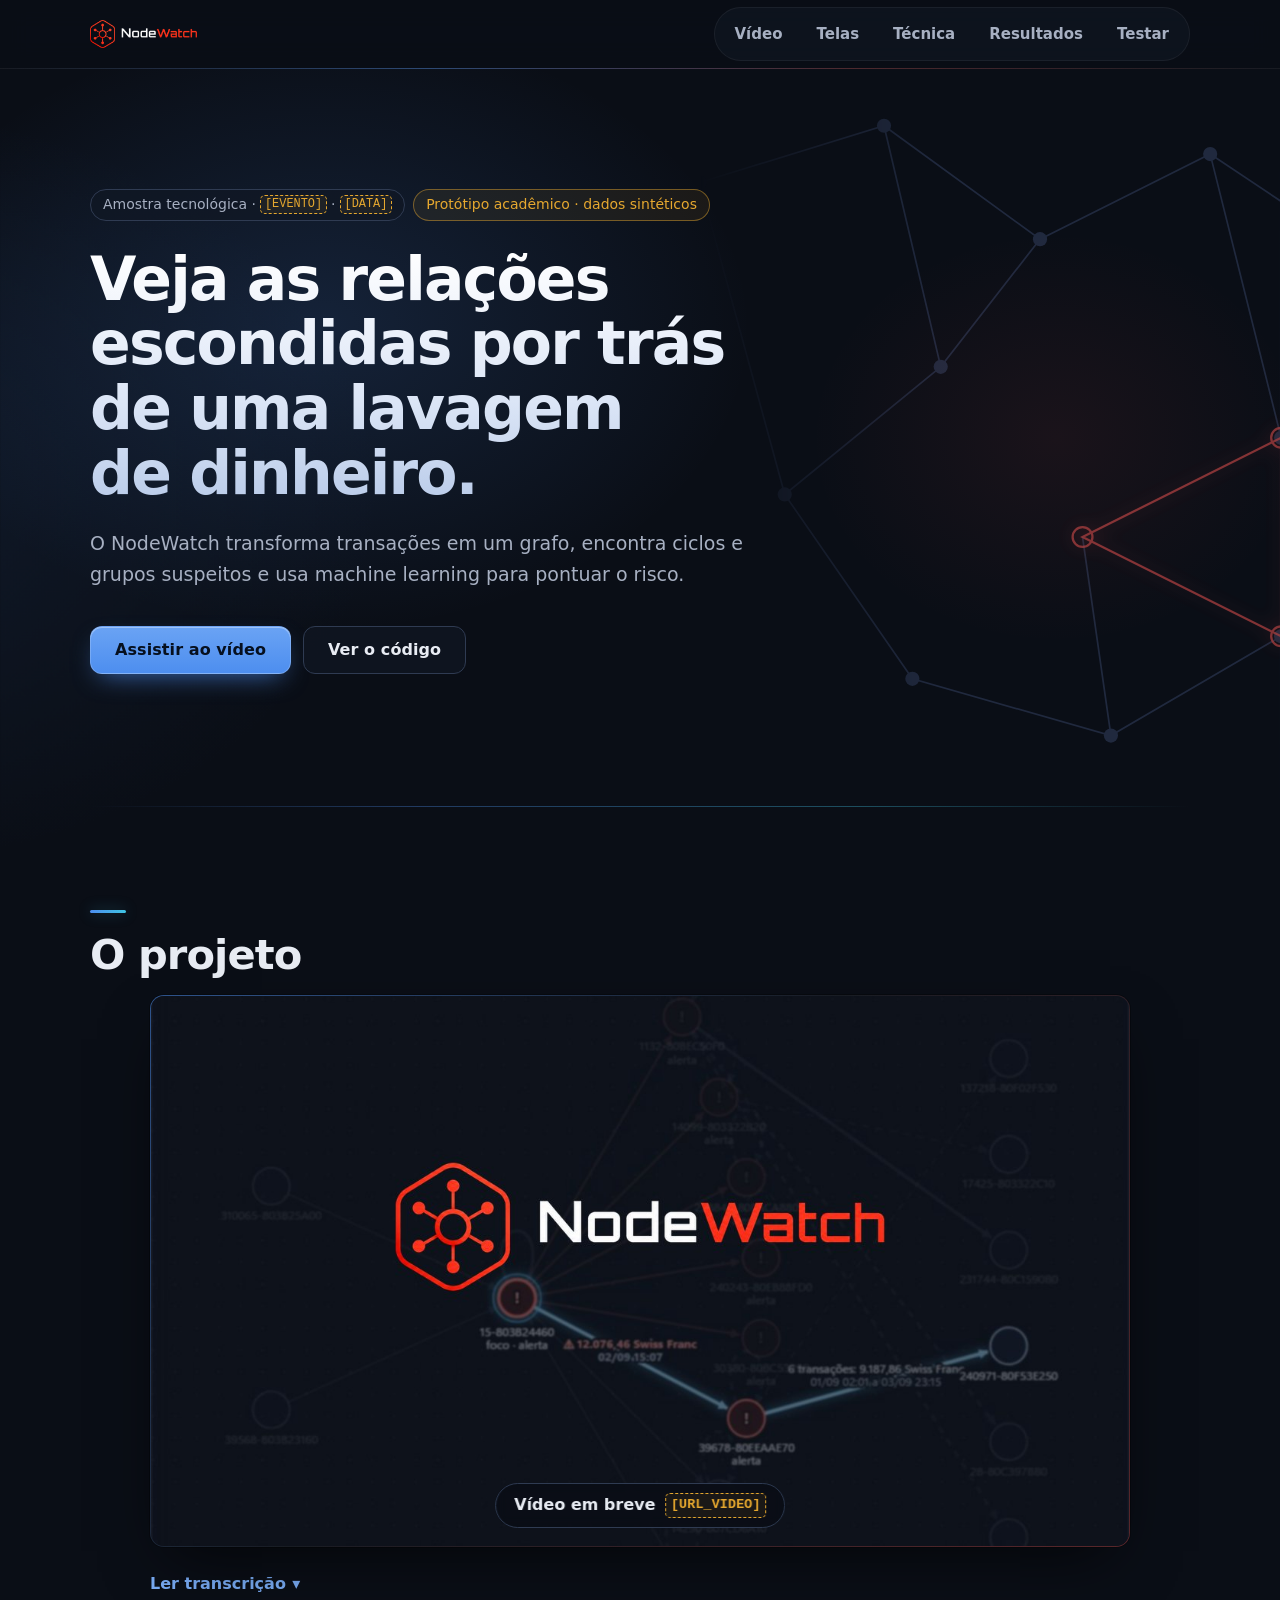
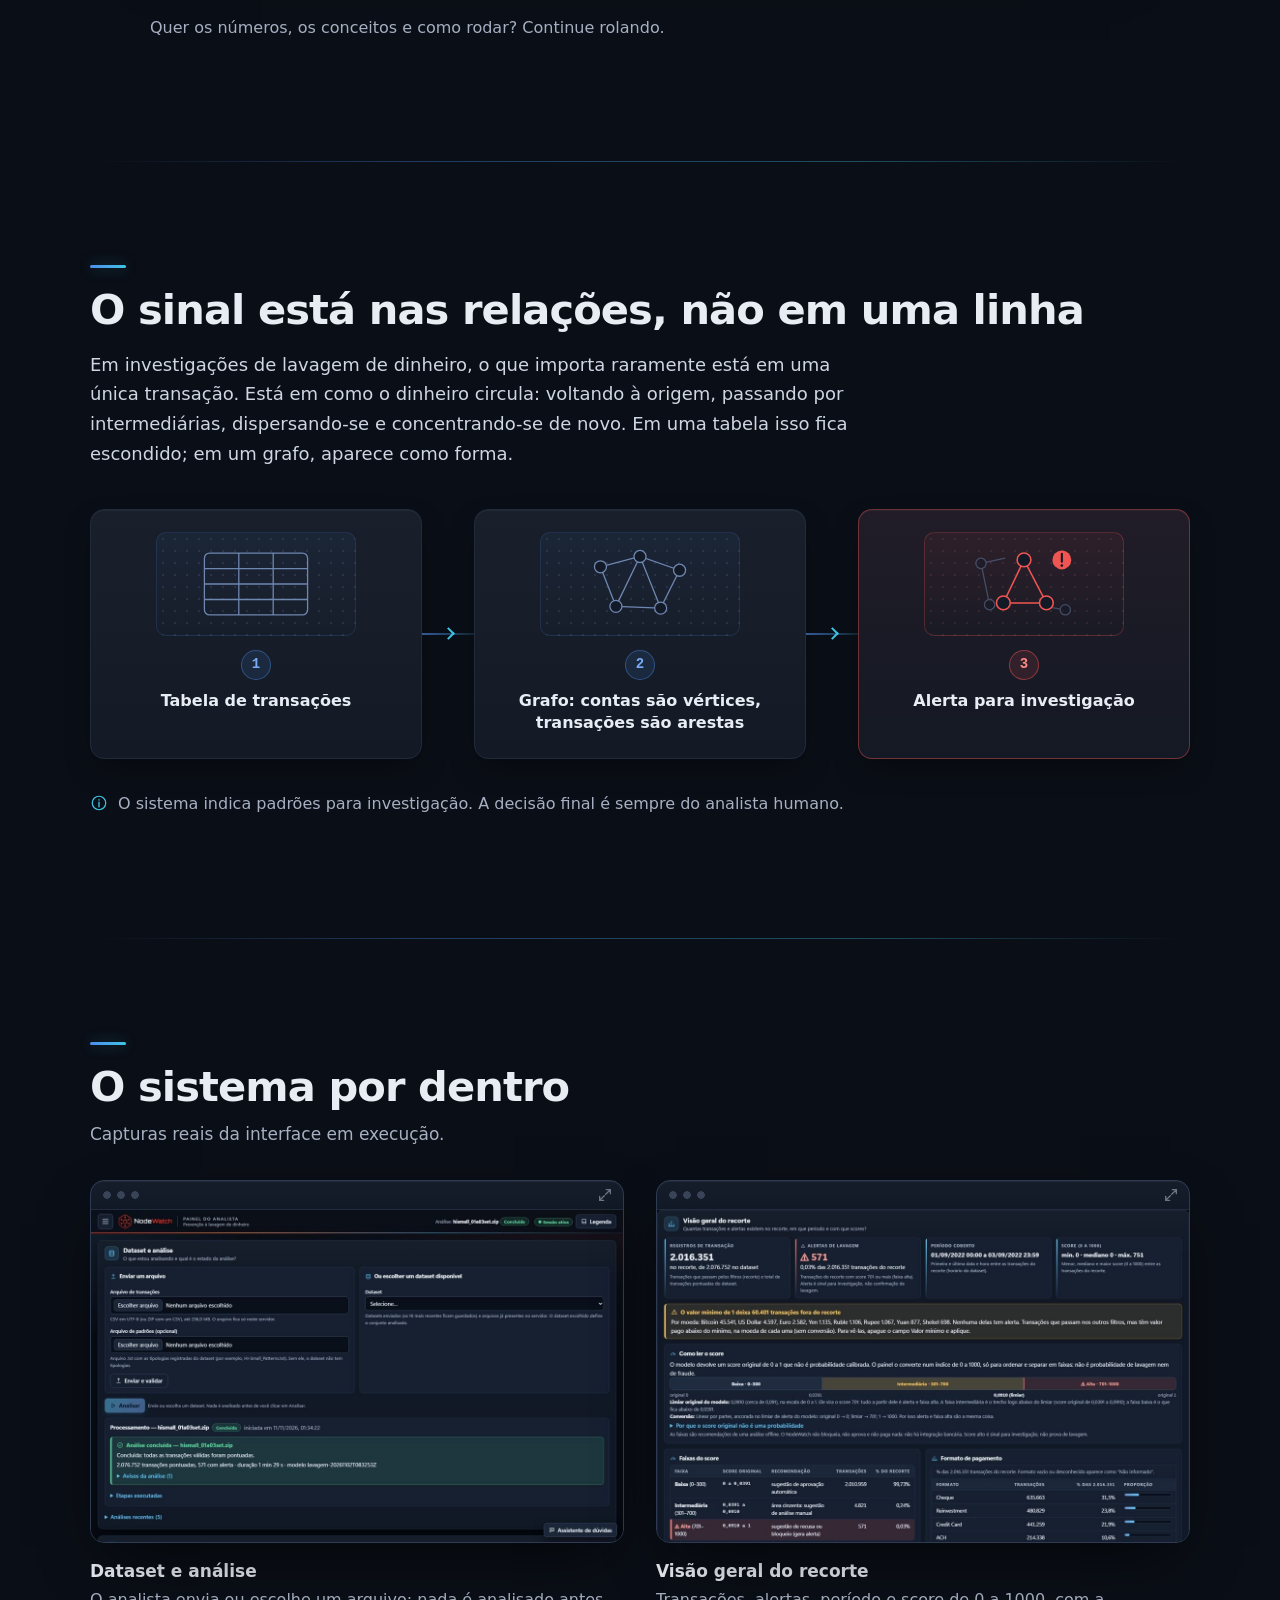
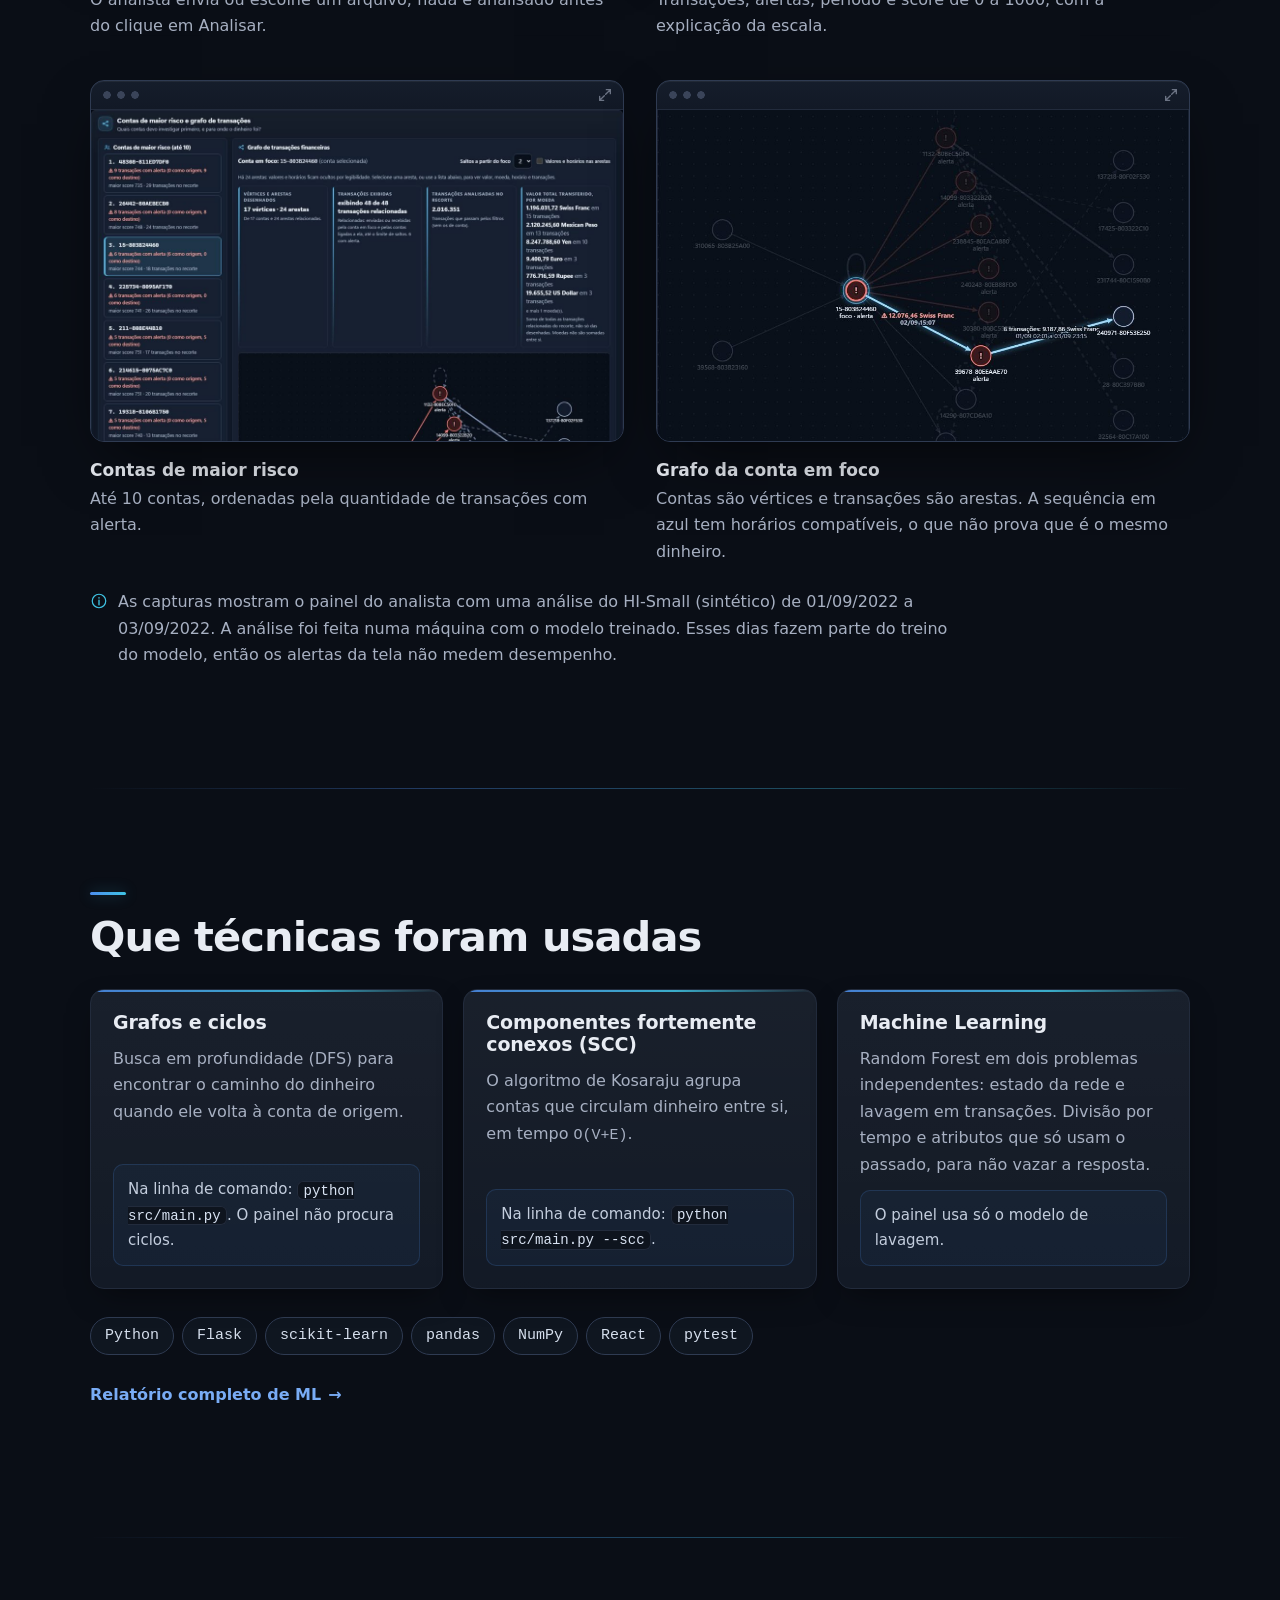
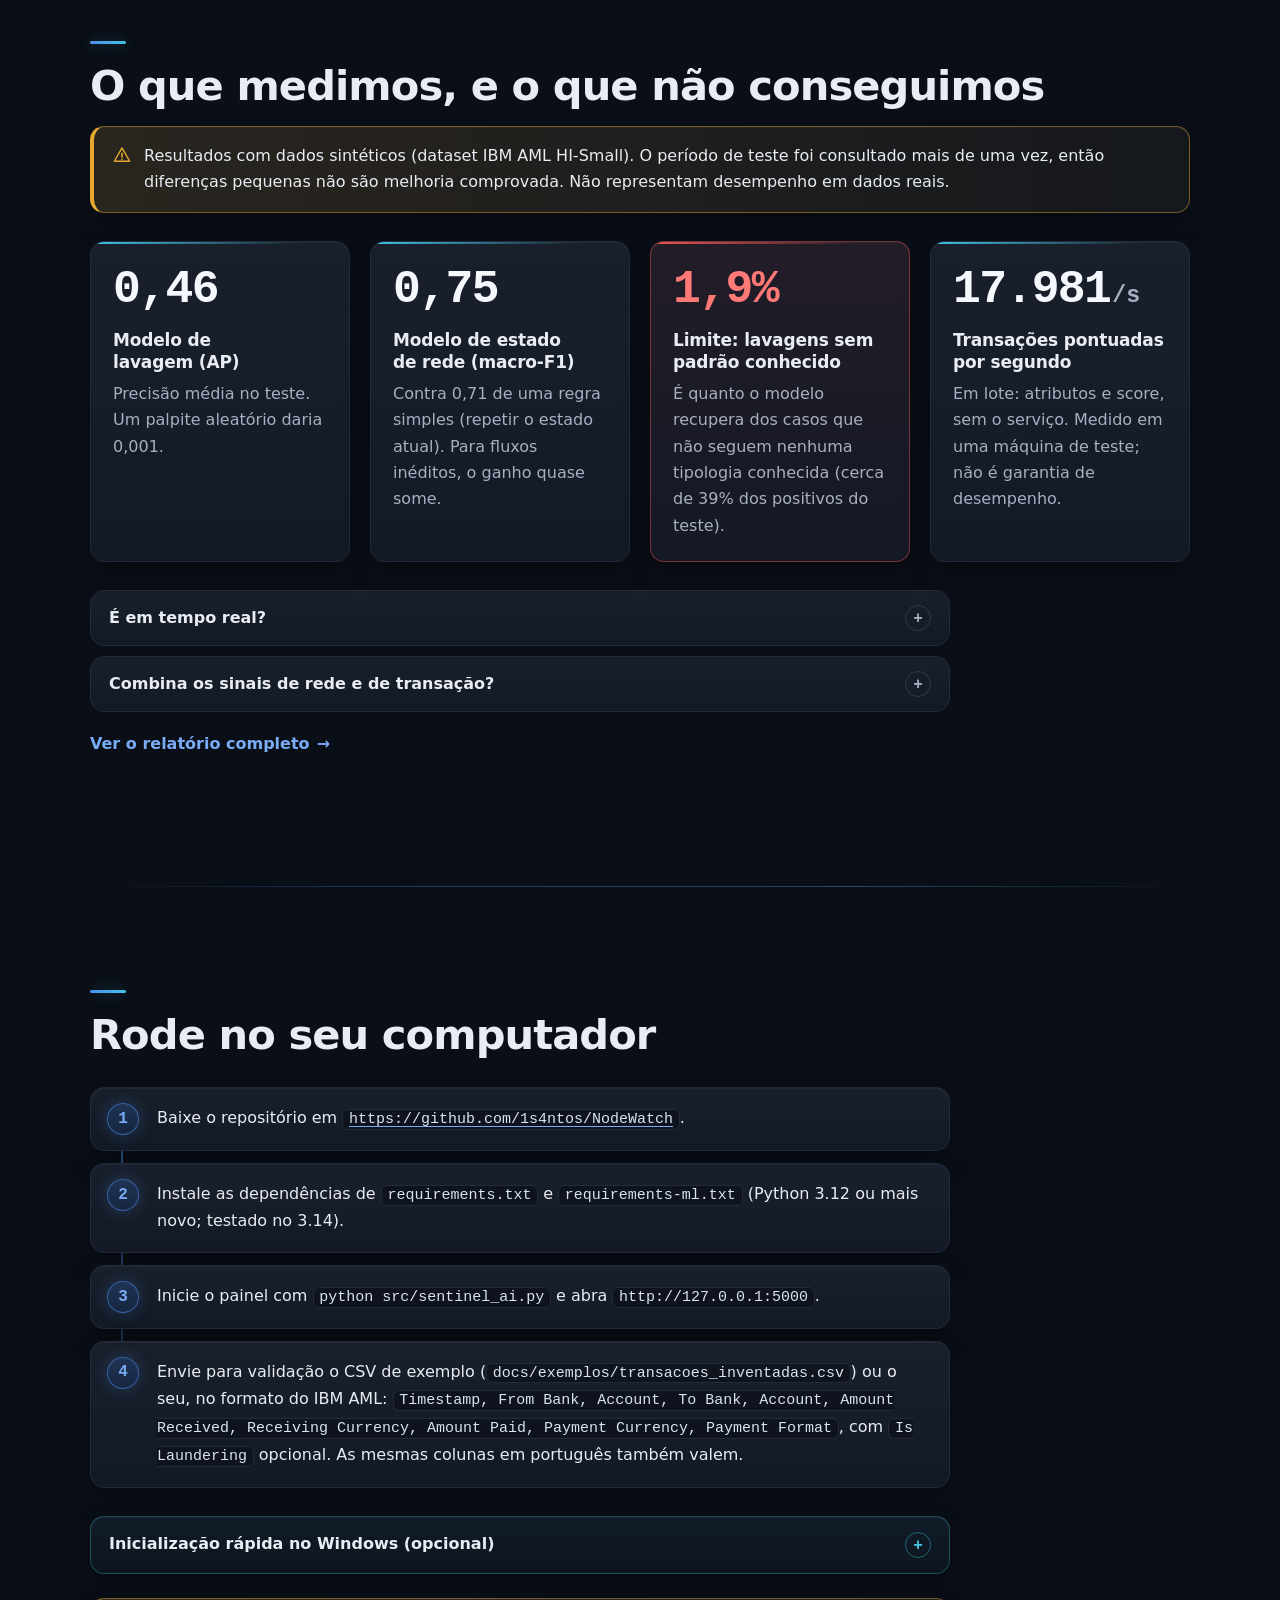
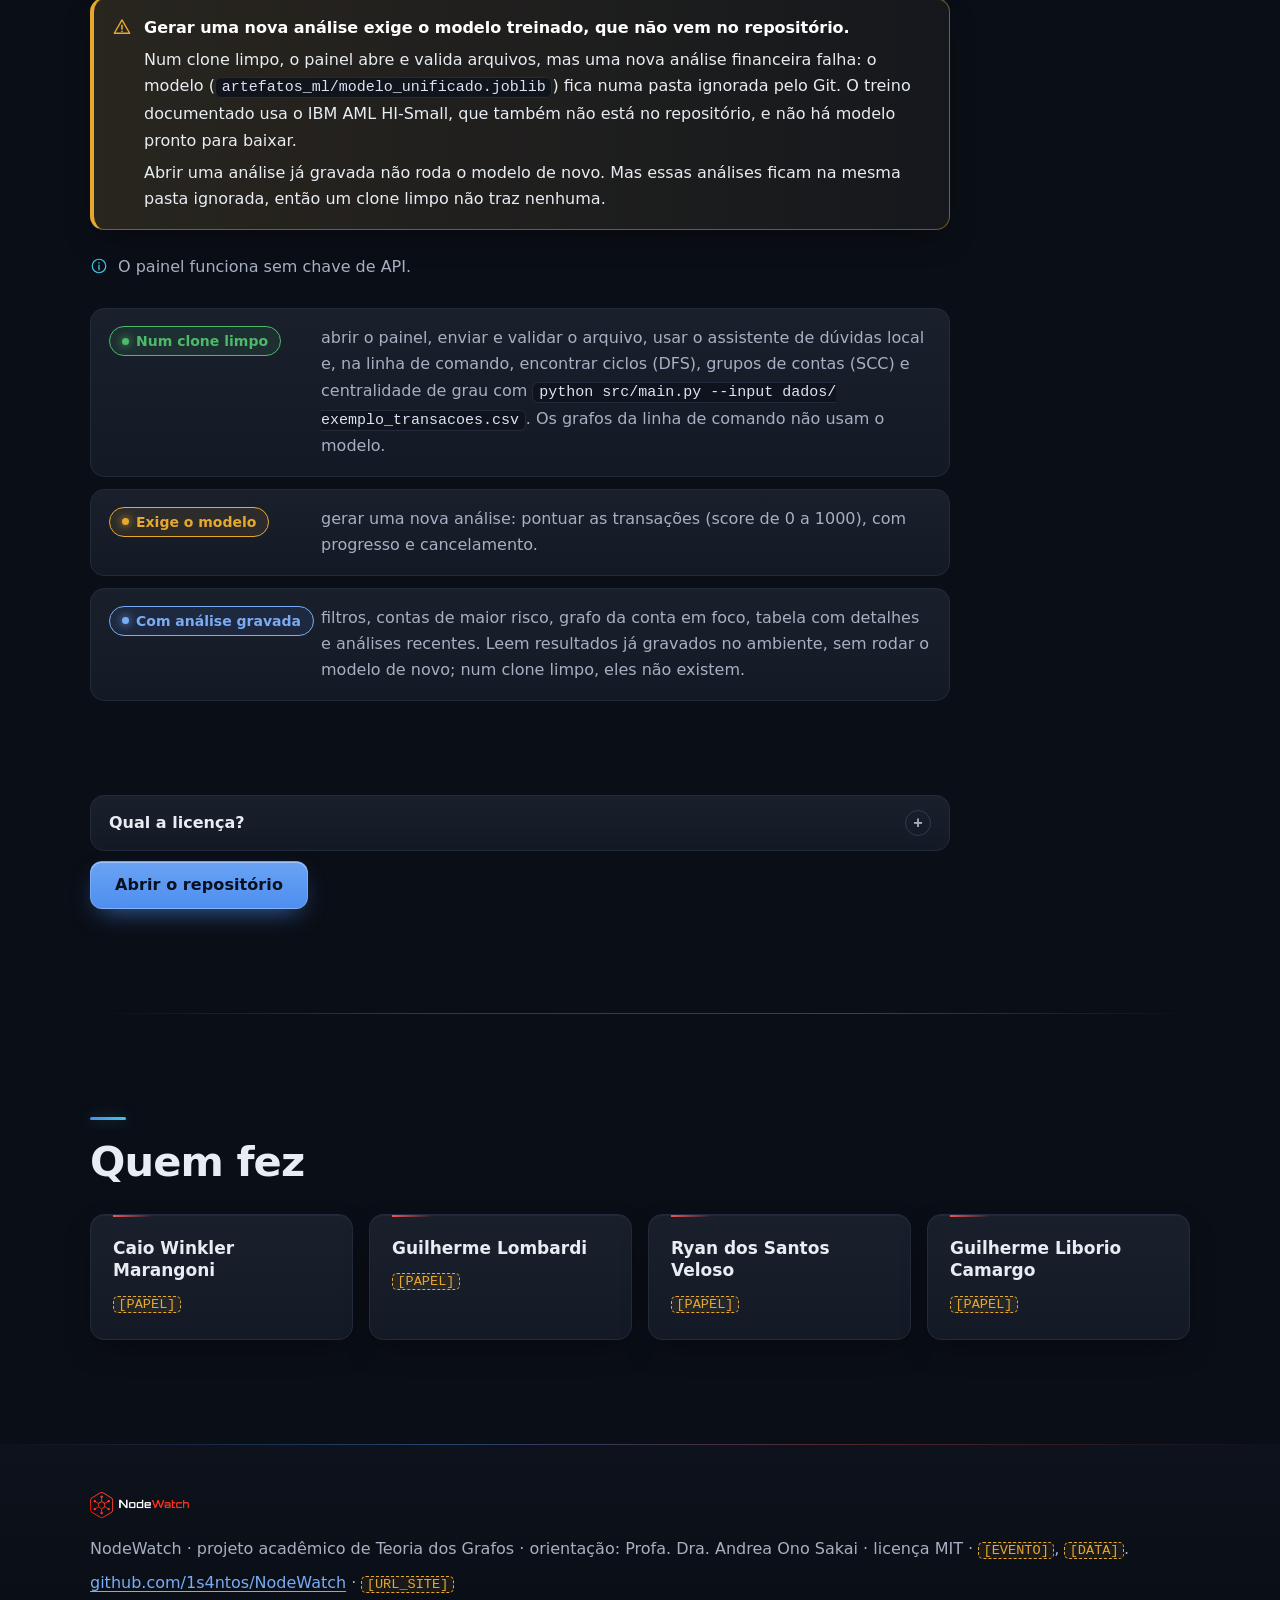
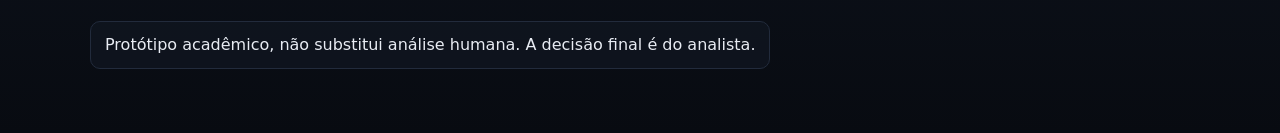
==== site/index.html @ c0febca3 "feat(site): adiciona o site de apresentação estático Página única em site/ para a amostra tecnológic" ====
<!doctype html>
<html lang="pt-BR">
<head>
  <meta charset="utf-8">
  <meta name="viewport" content="width=device-width, initial-scale=1">
  <title>NodeWatch · Detecção de lavagem com grafos e ML</title>
  <meta name="description" content="Protótipo acadêmico que transforma transações em um grafo, encontra ciclos e grupos suspeitos de lavagem de dinheiro e usa machine learning para pontuar o risco.">
  <meta name="theme-color" content="#0f131b">
  <meta name="color-scheme" content="dark">

  <!-- Pré-visualização ao compartilhar. Troque pelos endereços absolutos quando houver [URL_SITE]. -->
  <meta property="og:type" content="website">
  <meta property="og:locale" content="pt_BR">
  <meta property="og:title" content="NodeWatch · Detecção de lavagem com grafos e ML">
  <meta property="og:description" content="Protótipo acadêmico que transforma transações em um grafo, encontra ciclos e grupos suspeitos de lavagem de dinheiro e usa machine learning para pontuar o risco.">
  <meta property="og:image" content="assets/img/og-image.jpg">
  <meta property="og:image:width" content="1200">
  <meta property="og:image:height" content="630">
  <meta name="twitter:card" content="summary_large_image">

  <link rel="icon" href="assets/img/favicon.ico" sizes="16x16 32x32 48x48">
  <link rel="apple-touch-icon" href="assets/img/apple-touch-icon.png">
  <link rel="stylesheet" href="assets/css/site.css">
  <script>document.documentElement.classList.add("js");</script>
  <script src="assets/js/site.js" defer></script>
</head>
<body>
  <a class="pular" href="#conteudo">Pular para o conteúdo</a>

  <header class="cabecalho">
    <div class="cabecalho-interno">
      <a class="marca" href="#topo" aria-label="NodeWatch, início da página">
        <img src="assets/img/logo.png" alt="NodeWatch" width="366" height="96">
      </a>
      <button class="menu-botao" type="button" aria-expanded="false" aria-controls="menu-principal">
        <svg aria-hidden="true" viewBox="0 0 24 24" width="20" height="20"><path d="M4 7h16M4 12h16M4 17h16" stroke="currentColor" stroke-width="2" stroke-linecap="round" fill="none"/></svg>
        Menu
      </button>
      <nav id="menu-principal" class="menu" aria-label="Seções">
        <ul>
          <li><a href="#video">Vídeo</a></li>
          <li><a href="#telas">Telas</a></li>
          <li><a href="#tecnica">Técnica</a></li>
          <li><a href="#resultados">Resultados</a></li>
          <li><a href="#testar">Testar</a></li>
        </ul>
      </nav>
    </div>
  </header>

  <main id="conteudo">

    <!-- S1 · Topo -->
    <section id="topo" class="secao heroi" aria-labelledby="titulo-topo">
      <svg class="heroi-textura" aria-hidden="true" viewBox="0 0 600 520" preserveAspectRatio="xMidYMid slice">
        <g stroke="currentColor" stroke-width="1.2" fill="none">
          <path d="M60 80 L190 40 L300 120 L420 60 L540 140 M190 40 L230 210 L300 120 M230 210 L120 300 L60 80 M420 60 L470 260 L540 140 M470 260 L560 380 M120 300 L210 430 L350 470 L470 400 L560 380 M350 470 L330 330"/>
        </g>
        <g fill="currentColor">
          <circle cx="60" cy="80" r="5"/><circle cx="190" cy="40" r="5"/><circle cx="300" cy="120" r="5"/><circle cx="420" cy="60" r="5"/><circle cx="540" cy="140" r="5"/><circle cx="230" cy="210" r="5"/><circle cx="120" cy="300" r="5"/><circle cx="470" cy="260" r="5"/><circle cx="560" cy="380" r="5"/><circle cx="210" cy="430" r="5"/><circle cx="350" cy="470" r="5"/><circle cx="470" cy="400" r="5"/>
        </g>
        <g class="heroi-ciclo" fill="none" stroke-width="1.6">
          <path d="M330 330 L470 400 L470 260 Z"/>
          <circle cx="330" cy="330" r="7"/><circle cx="470" cy="400" r="7"/><circle cx="470" cy="260" r="7"/>
        </g>
      </svg>

      <div class="conteudo heroi-conteudo">
        <p class="selo">
          <span>Amostra tecnológica · <span class="marcador">[EVENTO]</span> · <span class="marcador">[DATA]</span></span>
          <span>Protótipo acadêmico · dados sintéticos</span>
        </p>
        <h1 id="titulo-topo">Veja as relações escondidas por trás de uma lavagem de dinheiro.</h1>
        <p class="subtitulo">O NodeWatch transforma transações em um grafo, encontra ciclos e grupos suspeitos e usa machine learning para pontuar o risco.</p>
        <div class="botoes">
          <a class="botao botao-primario" href="#video">Assistir ao vídeo</a>
          <a class="botao botao-secundario" href="https://github.com/1s4ntos/NodeWatch" target="_blank" rel="noopener">Ver o código<span class="sr"> (abre em nova aba)</span></a>
        </div>
      </div>
    </section>

    <!-- S2 · Vídeo pitch -->
    <section id="video" class="secao" aria-labelledby="titulo-video">
      <div class="conteudo">
        <h2 id="titulo-video">O projeto</h2>

        <!--
          Para ativar o vídeo, preencha data-video com:
            - um arquivo .mp4/.webm (ex.: assets/video/pitch.mp4), ou
            - um link do YouTube (é aberto pelo domínio youtube-nocookie.com).
          data-legenda: arquivo .vtt em português (o navegador não lê .srt; converta antes).
        -->
        <div class="player" data-video="[URL_VIDEO]" data-legenda="">
          <img class="player-capa" src="assets/img/IMG-07-capa-video.jpg" alt="Capa do vídeo pitch do NodeWatch" width="1280" height="720" loading="lazy">
          <button class="player-play" type="button" hidden>
            <svg aria-hidden="true" viewBox="0 0 24 24" width="22" height="22"><path d="M8 5.5v13l11-6.5z" fill="currentColor"/></svg>
            Assistir ao vídeo
          </button>
          <p class="player-aviso">Vídeo em breve <span class="marcador">[URL_VIDEO]</span></p>
        </div>

        <details class="transcricao">
          <summary>Ler transcrição</summary>
          <div class="transcricao-texto">
            <p><span class="marcador">[TRANSCRICAO]</span></p>
          </div>
        </details>

        <p class="depois-video">Quer os números, os conceitos e como rodar? Continue rolando.</p>
      </div>
    </section>

    <!-- S3 · Problema e ideia -->
    <section id="ideia" class="secao" aria-labelledby="titulo-ideia">
      <div class="conteudo">
        <h2 id="titulo-ideia">O sinal está nas relações, não em uma linha</h2>
        <p class="texto-largo">Em investigações de lavagem de dinheiro, o que importa raramente está em uma única transação. Está em como o dinheiro circula: voltando à origem, passando por intermediárias, dispersando-se e concentrando-se de novo. Em uma tabela isso fica escondido; em um grafo, aparece como forma.</p>

        <!-- IMG-06 · diagrama de 3 blocos (tabela → grafo → alerta) -->
        <ol class="passos" aria-label="Da tabela ao alerta">
          <li class="passo">
            <svg class="passo-figura" aria-hidden="true" viewBox="0 0 160 100">
              <g fill="none" stroke="currentColor" stroke-width="1.5">
                <rect x="20" y="14" width="120" height="72" rx="6"/>
                <path d="M20 32h120M20 50h120M20 68h120M60 14v72M100 14v72"/>
              </g>
            </svg>
            <span class="passo-num">1</span>
            <span class="passo-texto">Tabela de transações</span>
          </li>
          <li class="passo">
            <svg class="passo-figura" aria-hidden="true" viewBox="0 0 160 100">
              <g fill="none" stroke="currentColor" stroke-width="1.5">
                <path d="M34 30 L80 18 L126 34 M34 30 L52 76 L104 78 L126 34 M80 18 L104 78 M52 76 L80 18"/>
              </g>
              <g fill="var(--cartao)" stroke="currentColor" stroke-width="1.5">
                <circle cx="34" cy="30" r="7"/><circle cx="80" cy="18" r="7"/><circle cx="126" cy="34" r="7"/><circle cx="52" cy="76" r="7"/><circle cx="104" cy="78" r="7"/>
              </g>
            </svg>
            <span class="passo-num">2</span>
            <span class="passo-texto">Grafo: contas são vértices, transações são arestas</span>
          </li>
          <li class="passo passo-alerta">
            <svg class="passo-figura" aria-hidden="true" viewBox="0 0 160 100">
              <g fill="none" stroke="currentColor" stroke-width="1.5" opacity=".45">
                <path d="M30 26 L58 20 M30 26 L40 74 M128 80 L104 76"/>
                <circle cx="30" cy="26" r="6" fill="var(--cartao)"/><circle cx="40" cy="74" r="6" fill="var(--cartao)"/><circle cx="128" cy="80" r="6" fill="var(--cartao)"/>
              </g>
              <g class="vermelho" fill="none" stroke-width="1.8">
                <path d="M80 22 L106 72 L56 72 Z"/>
                <circle cx="80" cy="22" r="8" fill="var(--cartao)"/><circle cx="106" cy="72" r="8" fill="var(--cartao)"/><circle cx="56" cy="72" r="8" fill="var(--cartao)"/>
              </g>
              <g class="vermelho-preenchido">
                <circle cx="124" cy="22" r="11"/>
                <path d="M124 15v9" stroke="#0f131b" stroke-width="2.4" stroke-linecap="round"/>
                <circle cx="124" cy="28.5" r="1.5" fill="#0f131b"/>
              </g>
            </svg>
            <span class="passo-num">3</span>
            <span class="passo-texto">Alerta para investigação</span>
          </li>
        </ol>

        <p class="nota">
          <svg aria-hidden="true" viewBox="0 0 24 24" width="18" height="18"><circle cx="12" cy="12" r="9" fill="none" stroke="currentColor" stroke-width="1.6"/><path d="M12 11v6M12 7.5v.5" stroke="currentColor" stroke-width="1.8" stroke-linecap="round"/></svg>
          <span>O sistema indica padrões para investigação. A decisão final é sempre do analista humano.</span>
        </p>
      </div>
    </section>

    <!-- S4 · Telas reais -->
    <section id="telas" class="secao" aria-labelledby="titulo-telas">
      <div class="conteudo">
        <h2 id="titulo-telas">O sistema por dentro</h2>
        <p class="secao-subtitulo">Capturas reais da interface em execução.</p>

        <div class="telas">
          <figure class="tela">
            <button class="tela-abrir" type="button" aria-label="Ampliar imagem: Dataset e análise">
              <img src="assets/img/tela-dataset.jpg" width="1100" height="688" loading="lazy" alt="Painel do analista com envio de arquivo, escolha de dataset, botão Analisar e uma análise concluída">
            </button>
            <figcaption><strong>Dataset e análise</strong> O analista envia ou escolhe um arquivo; nada é analisado antes do clique em Analisar.</figcaption>
          </figure>

          <figure class="tela">
            <button class="tela-abrir" type="button" aria-label="Ampliar imagem: Visão geral do recorte">
              <img src="assets/img/tela-visao.jpg" width="1100" height="688" loading="lazy" alt="Indicadores do recorte com transações, alertas, período e score, e a explicação da escala de 0 a 1000">
            </button>
            <figcaption><strong>Visão geral do recorte</strong> Transações, alertas, período e score de 0 a 1000, com a explicação da escala.</figcaption>
          </figure>

          <figure class="tela">
            <button class="tela-abrir" type="button" aria-label="Ampliar imagem: Contas de maior risco">
              <img src="assets/img/tela-contas.jpg" width="1100" height="688" loading="lazy" alt="Lista das contas com mais transações em alerta e quadros com os números da conta em foco">
            </button>
            <figcaption><strong>Contas de maior risco</strong> Até 10 contas, ordenadas pela quantidade de transações com alerta.</figcaption>
          </figure>

          <figure class="tela">
            <button class="tela-abrir" type="button" aria-label="Ampliar imagem: Grafo da conta em foco">
              <img src="assets/img/tela-grafo.jpg" width="982" height="614" loading="lazy" alt="Grafo com a conta em foco, contas ligadas a alerta em vermelho e uma sequência de duas transações destacada em azul">
            </button>
            <figcaption><strong>Grafo da conta em foco</strong> Contas são vértices e transações são arestas. A sequência em azul tem horários compatíveis, o que não prova que é o mesmo dinheiro.</figcaption>
          </figure>
        </div>

        <p class="nota">
          <svg aria-hidden="true" viewBox="0 0 24 24" width="18" height="18"><circle cx="12" cy="12" r="9" fill="none" stroke="currentColor" stroke-width="1.6"/><path d="M12 11v6M12 7.5v.5" stroke="currentColor" stroke-width="1.8" stroke-linecap="round"/></svg>
          <span>As capturas mostram o painel do analista com uma análise do HI-Small (sintético) de 01/09/2022 a 03/09/2022. A análise foi feita numa máquina com o modelo treinado. Esses dias fazem parte do treino do modelo, então os alertas da tela não medem desempenho.</span>
        </p>
      </div>
    </section>

    <!-- S5 · Por dentro: algoritmos e ML -->
    <section id="tecnica" class="secao" aria-labelledby="titulo-tecnica">
      <div class="conteudo">
        <h2 id="titulo-tecnica">Que técnicas foram usadas</h2>

        <div class="cartoes cartoes-3">
          <article class="cartao">
            <h3>Grafos e ciclos</h3>
            <p>Busca em profundidade (DFS) para encontrar o caminho do dinheiro quando ele volta à conta de origem.</p>
            <p class="cartao-onde">Na linha de comando: <code>python src/main.py</code>. O painel não procura ciclos.</p>
          </article>
          <article class="cartao">
            <h3>Componentes fortemente conexos (SCC)</h3>
            <p>O algoritmo de Kosaraju agrupa contas que circulam dinheiro entre si, em tempo <span class="mono">O(V+E)</span>.</p>
            <p class="cartao-onde">Na linha de comando: <code>python src/main.py --scc</code>.</p>
          </article>
          <article class="cartao">
            <h3>Machine Learning</h3>
            <p>Random Forest em dois problemas independentes: estado da rede e lavagem em transações. Divisão por tempo e atributos que só usam o passado, para não vazar a resposta.</p>
            <p class="cartao-onde">O painel usa só o modelo de lavagem.</p>
          </article>
        </div>

        <ul class="chips" aria-label="Tecnologias usadas">
          <li>Python</li><li>Flask</li><li>scikit-learn</li><li>pandas</li><li>NumPy</li><li>React</li><li>pytest</li>
        </ul>

        <p><a class="link-seta" href="https://github.com/1s4ntos/NodeWatch/blob/main/docs/ml/RELATORIO_ML.md" target="_blank" rel="noopener">Relatório completo de ML<span class="sr"> (abre em nova aba)</span></a></p>
      </div>
    </section>

    <!-- S6 · Resultados e limites -->
    <section id="resultados" class="secao" aria-labelledby="titulo-resultados">
      <div class="conteudo">
        <h2 id="titulo-resultados">O que medimos, e o que não conseguimos</h2>

        <p class="faixa-aviso" role="note">
          <svg aria-hidden="true" viewBox="0 0 24 24" width="20" height="20"><path d="M12 3.5 2.8 19.5h18.4z" fill="none" stroke="currentColor" stroke-width="1.7" stroke-linejoin="round"/><path d="M12 10v4.5M12 17v.4" stroke="currentColor" stroke-width="1.9" stroke-linecap="round"/></svg>
          <span>Resultados com dados sintéticos (dataset IBM AML HI-Small). O período de teste foi consultado mais de uma vez, então diferenças pequenas não são melhoria comprovada. Não representam desempenho em dados reais.</span>
        </p>

        <div class="cartoes cartoes-4">
          <article class="cartao metrica">
            <p class="metrica-numero">0,46</p>
            <h3>Modelo de lavagem (AP)</h3>
            <p>Precisão média no teste. Um palpite aleatório daria 0,001.</p>
          </article>
          <article class="cartao metrica">
            <p class="metrica-numero">0,75</p>
            <h3>Modelo de estado de rede (macro-F1)</h3>
            <p>Contra 0,71 de uma regra simples (repetir o estado atual). Para fluxos inéditos, o ganho quase some.</p>
          </article>
          <article class="cartao metrica metrica-limite">
            <p class="metrica-numero">1,9%</p>
            <h3>Limite: lavagens sem padrão conhecido</h3>
            <p>É quanto o modelo recupera dos casos que não seguem nenhuma tipologia conhecida (cerca de 39% dos positivos do teste).</p>
          </article>
          <article class="cartao metrica">
            <p class="metrica-numero">17.981<span class="metrica-unidade">/s</span></p>
            <h3>Transações pontuadas por segundo</h3>
            <p>Em lote: atributos e score, sem o serviço. Medido em uma máquina de teste; não é garantia de desempenho.</p>
          </article>
        </div>

        <div class="faq">
          <details>
            <summary>É em tempo real?</summary>
            <p>Não. Ainda não há fonte ao vivo: o painel analisa um arquivo enviado ou escolhido, e só depois do clique em Analisar.</p>
          </details>
          <details>
            <summary>Combina os sinais de rede e de transação?</summary>
            <p>Não. Os dois modelos são independentes porque as bases não têm vínculo verificável entre si.</p>
          </details>
        </div>

        <p><a class="link-seta" href="https://github.com/1s4ntos/NodeWatch" target="_blank" rel="noopener">Ver o relatório completo<span class="sr"> (abre em nova aba)</span></a></p>
      </div>
    </section>

    <!-- S7 · Teste você mesmo -->
    <section id="testar" class="secao" aria-labelledby="titulo-testar">
      <div class="conteudo">
        <h2 id="titulo-testar">Rode no seu computador</h2>

        <ol class="etapas">
          <li>Baixe o repositório em <a href="https://github.com/1s4ntos/NodeWatch" target="_blank" rel="noopener"><code>https://github.com/<wbr>1s4ntos/<wbr>NodeWatch</code><span class="sr"> (abre em nova aba)</span></a>.</li>
          <li>Instale as dependências de <code>requirements.txt</code> e <code>requirements-ml.txt</code> (Python 3.12 ou mais novo; testado no 3.14).</li>
          <li>Inicie o painel com <code>python src/sentinel_ai.py</code> e abra <code>http://127.0.0.1:5000</code>.</li>
          <li>Envie para validação o CSV de exemplo (<code>docs/exemplos/<wbr>transacoes_inventadas.csv</code>) ou o seu, no formato do IBM AML: <code>Timestamp, From Bank, Account, To Bank, Account, Amount Received, Receiving Currency, Amount Paid, Payment Currency, Payment Format</code>, com <code>Is Laundering</code> opcional. As mesmas colunas em português também valem.</li>
        </ol>

        <details class="opcional">
          <summary>Inicialização rápida no Windows (opcional)</summary>
          <div class="opcional-corpo">
            <p>Uma conveniência para Windows. Os passos acima continuam valendo, inclusive em outros sistemas.</p>
            <ol class="passos-rapidos">
              <li>Baixe o <a href="https://github.com/1s4ntos/NodeWatch/archive/refs/heads/main.zip">repositório completo em ZIP</a> e extraia, ou clone o repositório. Prefira uma pasta de caminho curto, como <code>C:&#92;NodeWatch</code>.</li>
              <li>Instale o Python 3.12 ou mais novo (testado no 3.14). O primeiro uso precisa de internet.</li>
              <li>Abra a pasta <code>Inicializador Rápido</code> e execute <code>Iniciar_NodeWatch.bat</code>.</li>
              <li>Aguarde: o inicializador prepara as dependências e abre o painel no navegador.</li>
              <li>Para encerrar o servidor, pressione <kbd>Ctrl</kbd>+<kbd>C</kbd> na janela do inicializador.</li>
            </ol>
            <p>Se ele pedir a chave <code>GEMINI_API_KEY</code>, pressione <kbd>Enter</kbd> e continue sem ela: a chave é opcional para abrir o painel. Ela não fornece nem substitui o modelo de Machine Learning.</p>
            <p>O inicializador também não traz o modelo. O painel abre e valida arquivos, mas gerar uma nova análise financeira continua exigindo o modelo treinado, que não está no repositório.</p>
            <p><a class="link-seta" href="https://github.com/1s4ntos/NodeWatch/tree/main/Inicializador%20R%C3%A1pido" target="_blank" rel="noopener">Instruções do inicializador no GitHub<span class="sr"> (abre em nova aba)</span></a></p>
          </div>
        </details>

        <div class="faixa-aviso faixa-modelo" role="note">
          <svg aria-hidden="true" viewBox="0 0 24 24" width="20" height="20"><path d="M12 3.5 2.8 19.5h18.4z" fill="none" stroke="currentColor" stroke-width="1.7" stroke-linejoin="round"/><path d="M12 10v4.5M12 17v.4" stroke="currentColor" stroke-width="1.9" stroke-linecap="round"/></svg>
          <div>
            <p><strong>Gerar uma nova análise exige o modelo treinado, que não vem no repositório.</strong></p>
            <p>Num clone limpo, o painel abre e valida arquivos, mas uma nova análise financeira falha: o modelo (<code>artefatos_ml/<wbr>modelo_unificado.joblib</code>) fica numa pasta ignorada pelo Git. O treino documentado usa o IBM AML HI-Small, que também não está no repositório, e não há modelo pronto para baixar.</p>
            <p>Abrir uma análise já gravada não roda o modelo de novo. Mas essas análises ficam na mesma pasta ignorada, então um clone limpo não traz nenhuma.</p>
          </div>
        </div>

        <p class="nota">
          <svg aria-hidden="true" viewBox="0 0 24 24" width="18" height="18"><circle cx="12" cy="12" r="9" fill="none" stroke="currentColor" stroke-width="1.6"/><path d="M12 11v6M12 7.5v.5" stroke="currentColor" stroke-width="1.8" stroke-linecap="round"/></svg>
          <span>O painel funciona sem chave de API.</span>
        </p>

        <ul class="situacao" aria-label="O que funciona em cada caso">
          <li>
            <span class="status status-disponivel">Num clone limpo</span>
            <span>abrir o painel, enviar e validar o arquivo, usar o assistente de dúvidas local e, na linha de comando, encontrar ciclos (DFS), grupos de contas (SCC) e centralidade de grau com <code>python src/main.py --input dados/<wbr>exemplo_transacoes.csv</code>. Os grafos da linha de comando não usam o modelo.</span>
          </li>
          <li>
            <span class="status status-requer">Exige o modelo</span>
            <span>gerar uma nova análise: pontuar as transações (score de 0 a 1000), com progresso e cancelamento.</span>
          </li>
          <li>
            <span class="status status-gravado">Com análise gravada</span>
            <span>filtros, contas de maior risco, grafo da conta em foco, tabela com detalhes e análises recentes. Leem resultados já gravados no ambiente, sem rodar o modelo de novo; num clone limpo, eles não existem.</span>
          </li>
        </ul>

        <div class="faq">
          <details>
            <summary>Posso usar meus dados?</summary>
            <p>Sim, no formato do CSV acima. Validar funciona num clone limpo; gerar a análise depende do modelo treinado.</p>
          </details>
          <details>
            <summary>Qual a licença?</summary>
            <p>MIT, código aberto.</p>
          </details>
        </div>

        <a class="botao botao-primario" href="https://github.com/1s4ntos/NodeWatch" target="_blank" rel="noopener">Abrir o repositório<span class="sr"> (abre em nova aba)</span></a>
      </div>
    </section>

    <!-- S8 · Equipe e rodapé -->
    <section id="equipe" class="secao" aria-labelledby="titulo-equipe">
      <div class="conteudo">
        <h2 id="titulo-equipe">Quem fez</h2>
        <ul class="equipe">
          <li class="cartao pessoa"><span class="pessoa-nome">Caio Winkler Marangoni</span><span class="pessoa-papel"><span class="marcador">[PAPEL]</span></span></li>
          <li class="cartao pessoa"><span class="pessoa-nome">Guilherme Lombardi</span><span class="pessoa-papel"><span class="marcador">[PAPEL]</span></span></li>
          <li class="cartao pessoa"><span class="pessoa-nome">Ryan dos Santos Veloso</span><span class="pessoa-papel"><span class="marcador">[PAPEL]</span></span></li>
          <li class="cartao pessoa"><span class="pessoa-nome">Guilherme Liborio Camargo</span><span class="pessoa-papel"><span class="marcador">[PAPEL]</span></span></li>
        </ul>
      </div>
    </section>
  </main>

  <footer class="rodape">
    <div class="conteudo">
      <img class="rodape-logo" src="assets/img/logo.png" alt="" width="366" height="96" loading="lazy">
      <p>NodeWatch · projeto acadêmico de Teoria dos Grafos · orientação: Profa. Dra. Andrea Ono Sakai · licença MIT · <span class="marcador">[EVENTO]</span>, <span class="marcador">[DATA]</span>.</p>
      <p><a href="https://github.com/1s4ntos/NodeWatch" target="_blank" rel="noopener">github.com/1s4ntos/NodeWatch<span class="sr"> (abre em nova aba)</span></a> · <span class="marcador">[URL_SITE]</span></p>
      <p class="rodape-aviso">Protótipo acadêmico, não substitui análise humana. A decisão final é do analista.</p>
    </div>
  </footer>

  <dialog class="lightbox" aria-label="Imagem ampliada">
    <button class="lightbox-fechar" type="button" aria-label="Fechar">✕</button>
    <img class="lightbox-img" src="" alt="">
    <p class="lightbox-legenda"></p>
  </dialog>
</body>
</html>
---- site/assets/css/site.css ----
/* NodeWatch · site de apresentação
   Tema escuro de centro de investigação: azul-noite e grafite, acentos azul/ciano.
   Vermelho = marca e alertas · âmbar = avisos e pendências · verde = disponível. */

:root {
  --fundo: #0a0e16;
  --fundo-2: #0d121c;
  --sup-1: #111824;
  --sup-2: #16202f;
  --cartao: #131a27;
  --borda: #222b3c;
  --borda-forte: #2f3b52;
  --texto: #e8ecf3;
  --texto-2: #a7b0c2;
  --azul: #4d8eef;
  --azul-claro: #79acf5;
  --ciano: #3fc4e4;
  --vermelho: #ef5552;
  --verde: #4cb96b;
  --ambar: #e6a82f;
  --cinza: #a4abbd;
  --raio: 14px;
  --raio-p: 10px;
  --largura: 1100px;
  --margem: 16px;
  --altura-cabecalho: 60px;
  --sombra: 0 1px 0 rgba(255, 255, 255, 0.04) inset, 0 12px 32px -12px rgba(0, 0, 0, 0.55);
  --sombra-alta: 0 1px 0 rgba(255, 255, 255, 0.05) inset, 0 24px 60px -20px rgba(0, 0, 0, 0.7);
  --sup-gradiente: linear-gradient(180deg, rgba(255, 255, 255, 0.035), rgba(255, 255, 255, 0.008));
  --sans: Inter, "Segoe UI Variable Text", "Segoe UI", system-ui, -apple-system, Roboto, "Helvetica Neue", Arial, sans-serif;
  --titulo: Inter, "Segoe UI Variable Display", "Segoe UI", system-ui, -apple-system, Roboto, "Helvetica Neue", Arial, sans-serif;
  --mono: ui-monospace, "Cascadia Mono", "SFMono-Regular", Consolas, "Roboto Mono", "Liberation Mono", monospace;
  --curva: cubic-bezier(0.2, 0.7, 0.2, 1);
  color-scheme: dark;
}

@media (min-width: 768px) {
  :root { --margem: 32px; --altura-cabecalho: 68px; }
}

*, *::before, *::after { box-sizing: border-box; }

html {
  -webkit-text-size-adjust: 100%;
  text-size-adjust: 100%;
  background: var(--fundo);
}
@media (prefers-reduced-motion: no-preference) {
  html { scroll-behavior: smooth; }
}

body {
  margin: 0;
  min-height: 100vh;
  background-color: var(--fundo);
  background-image:
    radial-gradient(1100px 620px at 88% -8%, rgba(63, 196, 228, 0.07), transparent 62%),
    radial-gradient(900px 640px at -12% 6%, rgba(77, 142, 239, 0.09), transparent 60%),
    radial-gradient(1000px 700px at 50% 108%, rgba(77, 142, 239, 0.05), transparent 60%);
  color: var(--texto);
  font-family: var(--sans);
  font-size: 1rem;
  line-height: 1.65;
  overflow-x: hidden;
  -webkit-font-smoothing: antialiased;
}

/* Trama técnica de fundo: pontos discretos, só decoração. */
body::before {
  content: "";
  position: fixed;
  inset: 0;
  z-index: -1;
  pointer-events: none;
  background-image: radial-gradient(rgba(150, 180, 230, 0.085) 1px, transparent 1.3px);
  background-size: 28px 28px;
  -webkit-mask-image: linear-gradient(180deg, #000 0%, rgba(0, 0, 0, 0.55) 45%, rgba(0, 0, 0, 0.25) 100%);
  mask-image: linear-gradient(180deg, #000 0%, rgba(0, 0, 0, 0.55) 45%, rgba(0, 0, 0, 0.25) 100%);
}

img, svg { max-width: 100%; }
img { height: auto; display: block; }

a { color: var(--azul-claro); text-underline-offset: 3px; text-decoration-thickness: 1px; }
a:hover { color: #9cc2f8; text-decoration-thickness: 2px; }

:focus-visible {
  outline: 2px solid var(--ciano);
  outline-offset: 3px;
  border-radius: 6px;
}

::selection { background: rgba(77, 142, 239, 0.35); color: #fff; }

h1, h2, h3 { line-height: 1.15; margin: 0; text-wrap: balance; font-family: var(--titulo); }
h2 {
  font-size: clamp(1.75rem, 1.2rem + 1.9vw, 2.6rem);
  font-weight: 700;
  letter-spacing: -0.022em;
  margin-bottom: 1rem;
}
/* Marca de seção: filete azul-ciano acima do título (decorativo). */
.secao .conteudo > h2::before {
  content: "";
  display: block;
  width: 36px;
  height: 3px;
  margin-bottom: 18px;
  border-radius: 3px;
  background: linear-gradient(90deg, var(--azul), var(--ciano));
  box-shadow: 0 0 14px rgba(63, 196, 228, 0.35);
}
h3 { font-size: 1.125rem; font-weight: 650; letter-spacing: -0.01em; }
p { margin: 0 0 1rem; }

code, .mono, kbd { font-family: var(--mono); }
code, .mono { font-size: 0.9375em; }
code {
  background: rgba(13, 18, 28, 0.85);
  border: 1px solid var(--borda);
  border-radius: 6px;
  padding: 0.06em 0.38em;
  overflow-wrap: anywhere;
  color: #d9e3f3;
}
kbd {
  font-size: 0.875em;
  padding: 0.05em 0.45em;
  border: 1px solid var(--borda-forte);
  border-bottom-width: 2px;
  border-radius: 6px;
  background: var(--sup-2);
  color: var(--texto);
}

.sr {
  position: absolute !important;
  width: 1px; height: 1px;
  overflow: hidden;
  clip: rect(0 0 0 0);
  white-space: nowrap;
}

.pular {
  position: absolute;
  left: 8px; top: -60px;
  z-index: 100;
  background: var(--azul);
  color: #06101f;
  padding: 10px 14px;
  border-radius: 8px;
  font-weight: 600;
}
.pular:focus { top: 8px; }

/* Marcadores de dados pendentes: ficam visíveis de propósito. */
.marcador {
  font-family: var(--mono);
  font-size: 0.85em;
  color: var(--ambar);
  border: 1px dashed currentColor;
  border-radius: 5px;
  padding: 0 0.32em;
  background: rgba(230, 168, 47, 0.07);
  overflow-wrap: anywhere;
  -webkit-box-decoration-break: clone;
  box-decoration-break: clone;
}

.conteudo {
  width: 100%;
  max-width: calc(var(--largura) + 2 * var(--margem));
  margin: 0 auto;
  padding: 0 var(--margem);
}

/* ---------- Seções e transições ---------- */

.secao {
  position: relative;
  padding: 64px 0;
  scroll-margin-top: var(--altura-cabecalho);
}
@media (min-width: 768px) {
  .secao { padding: 104px 0; }
}
/* Divisor entre seções: filete com luz no centro. */
.secao + .secao::before {
  content: "";
  position: absolute;
  top: 0;
  left: 50%;
  width: min(1100px, calc(100% - 2 * var(--margem)));
  height: 1px;
  transform: translateX(-50%);
  background: linear-gradient(90deg, transparent, rgba(77, 142, 239, 0.35) 30%, rgba(63, 196, 228, 0.35) 70%, transparent);
  pointer-events: none;
}
.secao-subtitulo { color: var(--texto-2); margin-top: -0.4rem; font-size: 1.0625rem; }

/* ---------- Cabeçalho ---------- */

.cabecalho {
  position: sticky;
  top: 0;
  z-index: 50;
  background: rgba(10, 14, 22, 0.94);
  border-bottom: 1px solid rgba(255, 255, 255, 0.06);
}
@supports ((backdrop-filter: blur(8px)) or (-webkit-backdrop-filter: blur(8px))) {
  .cabecalho {
    background: rgba(10, 14, 22, 0.72);
    -webkit-backdrop-filter: saturate(140%) blur(14px);
    backdrop-filter: saturate(140%) blur(14px);
  }
}
.cabecalho::after {
  content: "";
  position: absolute;
  left: 0; right: 0; bottom: -1px;
  height: 1px;
  background: linear-gradient(90deg, transparent, rgba(77, 142, 239, 0.4), rgba(239, 85, 82, 0.25), transparent);
  pointer-events: none;
}
.cabecalho-interno {
  display: flex;
  align-items: center;
  justify-content: space-between;
  gap: 16px;
  height: var(--altura-cabecalho);
  max-width: calc(var(--largura) + 2 * var(--margem));
  margin: 0 auto;
  padding: 0 var(--margem);
}
.marca { display: inline-flex; align-items: center; min-height: 44px; border-radius: 8px; }
.marca img { height: 28px; width: auto; }

.menu ul {
  display: flex;
  gap: 2px;
  list-style: none;
  margin: 0;
  padding: 4px;
  border: 1px solid rgba(255, 255, 255, 0.06);
  border-radius: 999px;
  background: rgba(17, 24, 36, 0.6);
}
.menu a {
  position: relative;
  display: inline-flex;
  align-items: center;
  min-height: 44px;
  padding: 0 16px;
  color: var(--texto-2);
  text-decoration: none;
  font-weight: 550;
  font-size: 0.9375rem;
  border-radius: 999px;
  transition: color 0.18s, background-color 0.18s;
}
.menu a:hover { color: var(--texto); background: rgba(255, 255, 255, 0.05); }
.menu a[aria-current] {
  color: #fff;
  background: linear-gradient(180deg, rgba(77, 142, 239, 0.22), rgba(77, 142, 239, 0.1));
  box-shadow: inset 0 0 0 1px rgba(77, 142, 239, 0.4);
}

.menu-botao {
  display: none;
  align-items: center;
  gap: 8px;
  min-height: 44px;
  padding: 0 16px;
  background: rgba(17, 24, 36, 0.7);
  color: var(--texto);
  border: 1px solid var(--borda-forte);
  border-radius: 999px;
  font: inherit;
  font-weight: 550;
  cursor: pointer;
}
.menu-botao[aria-expanded="true"] { border-color: var(--azul); }

@media (max-width: 767px) {
  .marca img { height: 24px; }
  .js .menu-botao { display: inline-flex; }
  .js .menu {
    position: absolute;
    top: var(--altura-cabecalho);
    left: 0; right: 0;
    /* Opaco: com o desfoque do cabeçalho, uma cor translúcida deixava o título vazar. */
    background: var(--fundo);
    border-bottom: 1px solid var(--borda);
    box-shadow: 0 20px 40px -20px rgba(0, 0, 0, 0.8);
    padding: 10px var(--margem) 16px;
    display: none;
  }
  .js .menu.aberto { display: block; }
  .js .menu ul { flex-direction: column; gap: 2px; border: 0; background: none; padding: 0; border-radius: 0; }
  .js .menu a { display: flex; padding: 0 14px; font-size: 1.0625rem; color: var(--texto); border-radius: 10px; }
  /* Sem JavaScript, os links ficam visíveis e roláveis na própria barra. */
  html:not(.js) .menu { overflow-x: auto; }
  html:not(.js) .menu ul { border: 0; background: none; }
  html:not(.js) .menu a { padding: 0 8px; }
}

/* ---------- Botões ---------- */

.botoes { display: flex; flex-wrap: wrap; gap: 12px; }
.botao {
  display: inline-flex;
  align-items: center;
  justify-content: center;
  gap: 8px;
  min-height: 48px;
  padding: 0 24px;
  border-radius: 12px;
  font-weight: 650;
  font-size: 1rem;
  letter-spacing: 0.005em;
  text-decoration: none;
  border: 1px solid transparent;
  transition: transform 0.18s var(--curva), box-shadow 0.18s, background-color 0.18s, border-color 0.18s;
}
.botao-primario {
  color: #06101f;
  background: linear-gradient(180deg, #6aa3f4 0%, var(--azul) 100%);
  border-color: rgba(255, 255, 255, 0.18);
  box-shadow: 0 1px 0 rgba(255, 255, 255, 0.35) inset, 0 10px 26px -10px rgba(77, 142, 239, 0.75);
}
.botao-primario:hover {
  color: #06101f;
  transform: translateY(-1px);
  box-shadow: 0 1px 0 rgba(255, 255, 255, 0.4) inset, 0 14px 32px -10px rgba(77, 142, 239, 0.85);
}
.botao-secundario {
  color: var(--texto);
  border-color: var(--borda-forte);
  background: rgba(17, 24, 36, 0.65);
}
.botao-secundario:hover {
  color: #fff;
  border-color: rgba(77, 142, 239, 0.6);
  background: rgba(77, 142, 239, 0.08);
  transform: translateY(-1px);
}

@media (max-width: 420px) {
  .botoes { gap: 10px; }
  .botoes .botao { padding: 0 17px; }
}

.link-seta {
  display: inline-flex;
  align-items: center;
  min-height: 44px;
  font-weight: 600;
  text-decoration: none;
  color: var(--azul-claro);
}
.link-seta::after { content: "→"; margin-left: 0.45em; transition: transform 0.18s var(--curva); }
.link-seta:hover::after { transform: translateX(3px); }
.link-seta:hover { text-decoration: underline; }

/* ---------- S1 · Topo ---------- */

.heroi {
  position: relative;
  overflow: hidden;
  isolation: isolate;
  padding: 28px 0 44px;
}
@media (min-width: 768px) {
  .heroi { padding: 120px 0 132px; }
}
/* Luz ambiente localizada atrás do título. */
.heroi::before {
  content: "";
  position: absolute;
  z-index: -1;
  inset: -20% 30% 10% -20%;
  background: radial-gradient(closest-side, rgba(77, 142, 239, 0.16), transparent 75%);
  pointer-events: none;
}
.heroi::after {
  content: "";
  position: absolute;
  z-index: -1;
  right: -10%;
  top: 10%;
  width: 55%;
  height: 80%;
  background: radial-gradient(closest-side, rgba(239, 85, 82, 0.07), transparent 70%);
  pointer-events: none;
}
.heroi-textura {
  position: absolute;
  z-index: -1;
  right: -100px;
  top: 0;
  width: 680px;
  height: 100%;
  color: #2a3550;
  opacity: 0.7;
  pointer-events: none;
  -webkit-mask-image: linear-gradient(90deg, transparent 0%, #000 35%);
  mask-image: linear-gradient(90deg, transparent 0%, #000 35%);
}
.heroi-ciclo { stroke: var(--vermelho); opacity: 0.75; filter: drop-shadow(0 0 6px rgba(239, 85, 82, 0.45)); }
@media (max-width: 767px) {
  .heroi-textura { opacity: 0.32; right: -280px; }
}
.heroi-conteudo { position: relative; }

.selo {
  display: flex;
  flex-wrap: wrap;
  gap: 8px;
  font-size: 0.875rem;
  line-height: 1.4;
  margin-bottom: 18px;
}
.selo > span {
  display: inline-flex;
  flex-wrap: wrap;
  align-items: center;
  gap: 0.3em;
  padding: 5px 12px;
  border-radius: 999px;
  border: 1px solid var(--borda-forte);
  background: rgba(17, 24, 36, 0.7);
  color: var(--texto-2);
}
.selo > span:last-child {
  color: var(--ambar);
  border-color: rgba(230, 168, 47, 0.45);
  background: rgba(230, 168, 47, 0.08);
}

h1 {
  font-size: clamp(1.8rem, 1.05rem + 3.6vw, 3.75rem);
  font-weight: 750;
  letter-spacing: -0.03em;
  line-height: 1.08;
  max-width: 18ch;
  margin-bottom: 16px;
  color: #f3f6fb;
}
@supports ((-webkit-background-clip: text) or (background-clip: text)) {
  h1 {
    background: linear-gradient(180deg, #ffffff 0%, #dbe5f6 60%, #b9cbe9 100%);
    -webkit-background-clip: text;
    background-clip: text;
    -webkit-text-fill-color: transparent;
  }
}
.subtitulo {
  font-size: 1rem;
  color: var(--texto-2);
  max-width: 58ch;
  margin-bottom: 24px;
}
@media (min-width: 768px) {
  .subtitulo { font-size: 1.1875rem; margin-bottom: 36px; }
  .selo { margin-bottom: 26px; }
  h1 { margin-bottom: 22px; }
}

/* ---------- S2 · Vídeo ---------- */

.player {
  position: relative;
  aspect-ratio: 16 / 9;
  width: 100%;
  max-width: 980px;
  margin: 12px auto 16px;
  border: 1px solid transparent;
  border-radius: var(--raio);
  overflow: hidden;
  background:
    linear-gradient(var(--sup-1), var(--sup-1)) padding-box,
    linear-gradient(135deg, rgba(77, 142, 239, 0.55), rgba(255, 255, 255, 0.06) 45%, rgba(239, 85, 82, 0.35)) border-box;
  box-shadow: var(--sombra-alta), 0 0 0 1px rgba(0, 0, 0, 0.3);
}
.player-capa, .player video, .player iframe {
  position: absolute;
  inset: 0;
  width: 100%;
  height: 100%;
  border: 0;
  object-fit: cover;
}
.player video { object-fit: contain; background: #000; }
.player-play, .player-aviso {
  position: absolute;
  left: 50%;
  bottom: 18px;
  transform: translateX(-50%);
  white-space: nowrap;
}
.player-play {
  display: inline-flex;
  align-items: center;
  gap: 8px;
  min-height: 48px;
  padding: 0 22px;
  border: 1px solid rgba(255, 255, 255, 0.2);
  border-radius: 999px;
  background: linear-gradient(180deg, #6aa3f4, var(--azul));
  color: #06101f;
  font: inherit;
  font-weight: 700;
  cursor: pointer;
  box-shadow: 0 10px 30px rgba(0, 0, 0, 0.5);
}
.player-play[hidden] { display: none; }
.player-aviso {
  margin: 0;
  display: inline-flex;
  align-items: center;
  gap: 10px;
  padding: 8px 18px;
  border-radius: 999px;
  background: rgba(10, 14, 22, 0.85);
  border: 1px solid var(--borda-forte);
  font-weight: 600;
  -webkit-backdrop-filter: blur(6px);
  backdrop-filter: blur(6px);
}
.player-aviso[hidden] { display: none; }
@media (max-width: 480px) {
  .player-play, .player-aviso { bottom: 10px; }
  .player-aviso .marcador { display: none; }
}

.transcricao, .depois-video { max-width: 980px; margin-left: auto; margin-right: auto; }
.transcricao summary {
  display: inline-flex;
  align-items: center;
  min-height: 44px;
  color: var(--azul-claro);
  font-weight: 600;
  cursor: pointer;
  list-style: none;
  border-radius: 8px;
}
.transcricao summary::-webkit-details-marker { display: none; }
.transcricao summary::after { content: "▾"; margin-left: 0.4em; transition: transform 0.18s; }
.transcricao[open] summary::after { transform: rotate(180deg); }
.transcricao-texto {
  background: var(--sup-gradiente), var(--sup-1);
  border: 1px solid var(--borda);
  border-radius: var(--raio);
  padding: 16px 18px 4px;
  margin-bottom: 16px;
  max-height: 60vh;
  overflow-y: auto;
}
.depois-video { color: var(--texto-2); margin-top: 8px; }

/* ---------- S3 · Ideia ---------- */

.texto-largo { max-width: 68ch; font-size: 1.0625rem; color: #cfd6e3; }
@media (min-width: 768px) {
  .texto-largo { font-size: 1.125rem; }
}

.passos {
  list-style: none;
  margin: 40px 0 32px;
  padding: 0;
  display: grid;
  gap: 44px;
}
.passo {
  position: relative;
  display: flex;
  flex-direction: column;
  align-items: center;
  text-align: center;
  gap: 10px;
  background: var(--sup-gradiente), var(--sup-1);
  border: 1px solid var(--borda);
  border-radius: var(--raio);
  padding: 22px 18px 24px;
  color: var(--texto-2);
  box-shadow: var(--sombra);
}
.passo-figura {
  width: 100%;
  max-width: 200px;
  height: 104px;
  padding: 8px;
  color: #6f86b0;
  border-radius: 10px;
  background:
    radial-gradient(rgba(150, 180, 230, 0.12) 1px, transparent 1.3px) 0 0 / 12px 12px,
    linear-gradient(180deg, rgba(77, 142, 239, 0.06), rgba(77, 142, 239, 0.01));
  border: 1px solid rgba(77, 142, 239, 0.15);
}
.passo-num {
  display: grid;
  place-items: center;
  width: 30px;
  height: 30px;
  margin-top: 4px;
  border-radius: 50%;
  font-family: var(--mono);
  font-size: 0.875rem;
  font-weight: 700;
  color: var(--azul-claro);
  background: rgba(77, 142, 239, 0.12);
  border: 1px solid rgba(77, 142, 239, 0.4);
}
.passo-texto { color: var(--texto); font-weight: 650; max-width: 26ch; line-height: 1.4; }
.passo-alerta {
  border-color: rgba(239, 85, 82, 0.4);
  background: linear-gradient(180deg, rgba(239, 85, 82, 0.07), rgba(239, 85, 82, 0.01)), var(--sup-1);
}
.passo-alerta .passo-figura {
  border-color: rgba(239, 85, 82, 0.25);
  background:
    radial-gradient(rgba(239, 120, 120, 0.12) 1px, transparent 1.3px) 0 0 / 12px 12px,
    linear-gradient(180deg, rgba(239, 85, 82, 0.07), transparent);
}
.passo-alerta .passo-num { color: #ff8a87; background: rgba(239, 85, 82, 0.12); border-color: rgba(239, 85, 82, 0.5); }
.passo .vermelho { stroke: var(--vermelho); }
.passo .vermelho-preenchido { fill: var(--vermelho); }

/* Conector entre os passos: para baixo no celular, para a direita no desktop. */
.passo:not(:last-child)::before {
  content: "";
  position: absolute;
  left: 50%;
  bottom: -44px;
  width: 2px;
  height: 44px;
  margin-left: -1px;
  background: linear-gradient(180deg, rgba(77, 142, 239, 0.6), rgba(63, 196, 228, 0.15));
}
.passo:not(:last-child)::after {
  content: "";
  position: absolute;
  left: 50%;
  bottom: -30px;
  width: 9px;
  height: 9px;
  margin-left: -5px;
  border-right: 2px solid var(--ciano);
  border-bottom: 2px solid var(--ciano);
  transform: rotate(45deg);
}
@media (min-width: 768px) {
  .passos { grid-template-columns: repeat(3, minmax(0, 1fr)); gap: 52px; }
  .passo:not(:last-child)::before {
    left: auto;
    right: -53px;
    bottom: auto;
    top: 50%;
    width: 52px;
    height: 2px;
    margin: -1px 0 0;
    background: linear-gradient(90deg, rgba(77, 142, 239, 0.6), rgba(63, 196, 228, 0.15));
  }
  .passo:not(:last-child)::after {
    left: auto;
    right: -32px;
    bottom: auto;
    top: 50%;
    margin: -5px 0 0;
    transform: rotate(-45deg);
  }
}

.nota {
  display: flex;
  align-items: flex-start;
  gap: 10px;
  max-width: 860px;
  color: var(--texto-2);
  margin-top: 24px;
}
.nota svg { flex: none; margin-top: 3px; color: var(--ciano); }

/* ---------- S4 · Telas (evidência) ---------- */

.telas {
  display: grid;
  gap: 32px;
  margin-top: 32px;
}
@media (min-width: 768px) {
  .telas { grid-template-columns: repeat(2, minmax(0, 1fr)); gap: 40px 32px; }
}
.tela { margin: 0; }
/* Moldura de janela: barra superior com três pontos e ícone de ampliar. */
.tela-abrir {
  display: block;
  position: relative;
  width: 100%;
  padding: 28px 0 0;
  border: 1px solid var(--borda-forte);
  border-radius: var(--raio);
  overflow: hidden;
  background:
    radial-gradient(circle at 16px 14px, #3a4459 3.5px, transparent 4px),
    radial-gradient(circle at 30px 14px, #3a4459 3.5px, transparent 4px),
    radial-gradient(circle at 44px 14px, #3a4459 3.5px, transparent 4px),
    linear-gradient(180deg, #151d2b 0, #121926 28px, var(--sup-1) 28px);
  cursor: zoom-in;
  box-shadow: var(--sombra-alta);
  transition: transform 0.22s var(--curva), border-color 0.22s, box-shadow 0.22s;
}
.tela-abrir::after {
  content: "";
  position: absolute;
  top: 6px;
  right: 10px;
  width: 16px;
  height: 16px;
  opacity: 0.6;
  background: no-repeat center / contain url("data:image/svg+xml,%3Csvg xmlns='http://www.w3.org/2000/svg' viewBox='0 0 24 24' fill='none' stroke='%23a7b0c2' stroke-width='2' stroke-linecap='round'%3E%3Cpath d='M14 4h6v6M10 20H4v-6M20 4l-7 7M4 20l7-7'/%3E%3C/svg%3E");
  pointer-events: none;
  transition: opacity 0.2s;
}
.tela-abrir img {
  width: 100%;
  aspect-ratio: 16 / 10;
  height: auto;
  object-fit: cover;
  object-position: top left;
  border-top: 1px solid var(--borda);
}
.tela-abrir:hover {
  transform: translateY(-2px);
  border-color: rgba(77, 142, 239, 0.55);
  box-shadow: var(--sombra-alta), 0 0 0 1px rgba(77, 142, 239, 0.15), 0 18px 50px -24px rgba(77, 142, 239, 0.45);
}
.tela-abrir:hover::after, .tela-abrir:focus-visible::after { opacity: 1; }
.tela-pendente {
  display: none;
  position: absolute;
  inset: 28px 0 0;
  align-items: center;
  justify-content: center;
  gap: 8px;
  color: var(--texto-2);
  background:
    repeating-linear-gradient(135deg, transparent 0 14px, rgba(42, 49, 66, 0.35) 14px 15px),
    var(--sup-1);
  font-size: 0.95rem;
}
.tela.faltando .tela-abrir { cursor: default; }
.tela.faltando img { visibility: hidden; }
.tela.faltando .tela-pendente { display: flex; }
.tela figcaption { margin-top: 14px; color: var(--texto-2); }
.tela figcaption strong { display: block; color: var(--texto); font-size: 1.0625rem; margin-bottom: 2px; }

/* Lightbox */
.lightbox {
  width: min(96vw, 1320px);
  max-width: none;
  max-height: 94vh;
  padding: 52px 14px 14px;
  border: 1px solid var(--borda-forte);
  border-radius: var(--raio);
  background: var(--fundo-2);
  color: var(--texto);
  box-shadow: 0 40px 120px rgba(0, 0, 0, 0.7);
}
.lightbox::backdrop {
  background: rgba(4, 6, 10, 0.82);
  -webkit-backdrop-filter: blur(6px);
  backdrop-filter: blur(6px);
}
.lightbox-img {
  width: 100%;
  max-height: calc(94vh - 140px);
  object-fit: contain;
  border-radius: 8px;
  border: 1px solid var(--borda);
}
.lightbox-legenda { margin: 12px 4px 0; color: var(--texto-2); }
.lightbox-legenda strong { color: var(--texto); }
.lightbox-fechar {
  position: absolute;
  top: 4px;
  right: 6px;
  width: 44px;
  height: 44px;
  border: 1px solid transparent;
  border-radius: 10px;
  background: transparent;
  color: var(--texto);
  font-size: 1.25rem;
  cursor: pointer;
}
.lightbox-fechar:hover { background: var(--sup-2); border-color: var(--borda-forte); }

/* ---------- Cartões ---------- */

.cartoes { display: grid; gap: 16px; margin: 28px 0; }
@media (min-width: 768px) {
  .cartoes-4 { grid-template-columns: repeat(2, minmax(0, 1fr)); gap: 20px; }
}
@media (min-width: 1024px) {
  .cartoes-4 { grid-template-columns: repeat(4, minmax(0, 1fr)); }
}
@media (min-width: 900px) {
  .cartoes-3 { grid-template-columns: repeat(3, minmax(0, 1fr)); gap: 20px; }
}
.cartao {
  position: relative;
  background: var(--sup-gradiente), var(--sup-1);
  border: 1px solid var(--borda);
  border-radius: var(--raio);
  padding: 22px;
  box-shadow: var(--sombra);
  transition: border-color 0.2s, box-shadow 0.2s;
}
.cartao:hover { border-color: var(--borda-forte); }
.cartao p { color: var(--texto-2); margin: 0; }

/* Cartões de técnica: filete superior e rodapé com onde a técnica roda. */
.cartoes-3 .cartao { display: flex; flex-direction: column; gap: 12px; overflow: hidden; }
.cartoes-3 .cartao::before {
  content: "";
  position: absolute;
  left: 0; right: 0; top: 0;
  height: 2px;
  background: linear-gradient(90deg, var(--azul), var(--ciano) 60%, transparent);
  opacity: 0.85;
}
.cartoes-3 .cartao h3 { font-size: 1.1875rem; }
.cartoes-3 .cartao-onde {
  margin-top: auto;
  padding: 12px 14px;
  border-radius: var(--raio-p);
  border: 1px solid rgba(77, 142, 239, 0.18);
  background: rgba(77, 142, 239, 0.06);
  font-size: 0.9375rem;
  color: #c3cddd;
}

.status {
  display: inline-flex;
  align-items: center;
  gap: 7px;
  flex: none;
  font-size: 0.875rem;
  font-weight: 650;
  line-height: 1;
  padding: 7px 12px;
  border-radius: 999px;
  border: 1px solid currentColor;
  white-space: nowrap;
}
.status::before {
  content: "";
  width: 7px;
  height: 7px;
  border-radius: 50%;
  background: currentColor;
  box-shadow: 0 0 8px currentColor;
}
.status-disponivel { color: var(--verde); background: rgba(76, 185, 107, 0.1); }
.status-requer { color: var(--ambar); background: rgba(230, 168, 47, 0.1); }
.status-gravado { color: var(--azul-claro); background: rgba(77, 142, 239, 0.1); }

.chips {
  display: flex;
  flex-wrap: wrap;
  gap: 8px;
  list-style: none;
  padding: 0;
  margin: 8px 0 18px;
}
.chips li {
  font-family: var(--mono);
  font-size: 0.9375rem;
  padding: 6px 14px;
  border-radius: 999px;
  border: 1px solid var(--borda-forte);
  background: rgba(17, 24, 36, 0.8);
  color: #d5deec;
}

/* ---------- S6 · Resultados ---------- */

.faixa-aviso {
  position: relative;
  display: flex;
  align-items: flex-start;
  gap: 12px;
  margin: 8px 0 28px;
  padding: 16px 18px;
  border: 1px solid rgba(230, 168, 47, 0.45);
  border-left: 4px solid var(--ambar);
  border-radius: var(--raio);
  background: linear-gradient(90deg, rgba(230, 168, 47, 0.13), rgba(230, 168, 47, 0.04)), var(--fundo-2);
  color: var(--texto);
  box-shadow: var(--sombra);
}
.faixa-aviso svg { flex: none; color: var(--ambar); margin-top: 2px; }
.faixa-aviso p { margin: 0 0 6px; }
.faixa-aviso p:last-child { margin-bottom: 0; }
.faixa-aviso strong { color: #fff; }
.faixa-modelo { margin: 0 0 24px; max-width: 860px; }

.metrica { display: flex; flex-direction: column; gap: 8px; overflow: hidden; }
.metrica::before {
  content: "";
  position: absolute;
  left: 0; right: 0; top: 0;
  height: 2px;
  background: linear-gradient(90deg, var(--ciano), transparent 80%);
}
.metrica h3 { font-size: 1.0625rem; line-height: 1.3; }
.metrica .metrica-numero {
  font-family: var(--mono);
  font-size: clamp(2.25rem, 1.6rem + 2.4vw, 2.9rem);
  font-weight: 700;
  line-height: 1.05;
  letter-spacing: -0.035em;
  font-variant-numeric: tabular-nums;
  color: #f4f7fc;
  margin: 2px 0 6px;
}
.metrica-unidade { font-size: 0.5em; color: var(--texto-2); margin-left: 2px; letter-spacing: 0; }
.metrica-limite { border-color: rgba(239, 85, 82, 0.45); background: linear-gradient(180deg, rgba(239, 85, 82, 0.08), rgba(239, 85, 82, 0.01)), var(--sup-1); }
.metrica-limite::before { background: linear-gradient(90deg, var(--vermelho), transparent 80%); }
.metrica-limite .metrica-numero { color: #ff7a77; }

.faq { margin: 28px 0 8px; max-width: 860px; }
.faq details {
  border: 1px solid var(--borda);
  border-radius: var(--raio);
  background: var(--sup-gradiente), var(--sup-1);
  margin-bottom: 10px;
  transition: border-color 0.2s;
}
.faq details[open] { border-color: var(--borda-forte); }
.faq summary {
  display: flex;
  align-items: center;
  justify-content: space-between;
  gap: 12px;
  min-height: 54px;
  padding: 10px 18px;
  font-weight: 600;
  cursor: pointer;
  list-style: none;
  border-radius: var(--raio);
}
.faq summary::-webkit-details-marker { display: none; }
.faq summary::after {
  content: "+";
  display: grid;
  place-items: center;
  width: 26px;
  height: 26px;
  flex: none;
  border-radius: 50%;
  border: 1px solid var(--borda-forte);
  font-family: var(--mono);
  font-size: 1rem;
  color: var(--texto-2);
}
.faq details[open] summary::after { content: "−"; color: var(--azul-claro); border-color: rgba(77, 142, 239, 0.5); }
.faq details p { color: var(--texto-2); padding: 0 18px 16px; margin: 0; }

/* ---------- S7 · Testar ---------- */

.etapas {
  position: relative;
  list-style: none;
  counter-reset: etapa;
  margin: 28px 0;
  padding: 0;
  display: grid;
  gap: 12px;
  max-width: 860px;
}
/* Trilho vertical ligando os números (decorativo). */
.etapas::before {
  content: "";
  position: absolute;
  left: 31px;
  top: 30px;
  bottom: 30px;
  width: 2px;
  background: linear-gradient(180deg, rgba(77, 142, 239, 0.55), rgba(63, 196, 228, 0.15));
  pointer-events: none;
}
.etapas li {
  counter-increment: etapa;
  position: relative;
  padding: 17px 18px 17px 66px;
  background: var(--sup-gradiente), var(--sup-1);
  border: 1px solid var(--borda);
  border-radius: var(--raio);
  min-height: 62px;
  box-shadow: var(--sombra);
}
.etapas li::before {
  content: counter(etapa);
  position: absolute;
  left: 16px;
  top: 15px;
  width: 32px;
  height: 32px;
  display: grid;
  place-items: center;
  border-radius: 50%;
  background: linear-gradient(180deg, #1f3354, #172640);
  border: 1px solid rgba(77, 142, 239, 0.55);
  color: var(--azul-claro);
  font-family: var(--mono);
  font-weight: 700;
  box-shadow: 0 0 16px rgba(77, 142, 239, 0.25);
}

/* Inicialização rápida no Windows: bloco opcional e recolhível. */
.opcional {
  position: relative;
  max-width: 860px;
  margin: 0 0 24px;
  border: 1px solid rgba(63, 196, 228, 0.3);
  border-radius: var(--raio);
  background: linear-gradient(180deg, rgba(63, 196, 228, 0.06), rgba(63, 196, 228, 0.01)), var(--fundo-2);
  box-shadow: var(--sombra);
}
.opcional summary {
  display: flex;
  align-items: center;
  justify-content: space-between;
  gap: 12px;
  min-height: 56px;
  padding: 10px 18px;
  font-weight: 650;
  cursor: pointer;
  list-style: none;
  border-radius: var(--raio);
}
.opcional summary::-webkit-details-marker { display: none; }
.opcional summary::after {
  content: "+";
  display: grid;
  place-items: center;
  width: 26px;
  height: 26px;
  flex: none;
  border-radius: 50%;
  border: 1px solid rgba(63, 196, 228, 0.45);
  font-family: var(--mono);
  font-size: 1rem;
  color: var(--ciano);
}
.opcional[open] summary::after { content: "−"; }
.opcional[open] summary { border-bottom: 1px solid rgba(63, 196, 228, 0.18); border-radius: var(--raio) var(--raio) 0 0; }
.opcional-corpo { padding: 16px 18px 6px; color: var(--texto-2); }
.opcional-corpo p { margin: 0 0 12px; }
.passos-rapidos { margin: 0 0 14px; padding-left: 1.5em; display: grid; gap: 8px; color: var(--texto); }
.passos-rapidos li::marker { color: var(--ciano); font-family: var(--mono); font-weight: 700; }

.situacao {
  list-style: none;
  margin: 28px 0;
  padding: 0;
  display: grid;
  gap: 12px;
  max-width: 860px;
}
.situacao li {
  display: grid;
  gap: 10px;
  align-items: start;
  padding: 16px 18px;
  border: 1px solid var(--borda);
  border-radius: var(--raio);
  background: var(--sup-gradiente), var(--sup-1);
  color: var(--texto-2);
}
.situacao .status { justify-self: start; }
@media (min-width: 768px) {
  .situacao li { grid-template-columns: 196px 1fr; gap: 16px; }
  .situacao .status { margin-top: 1px; }
}

/* ---------- S8 · Equipe e rodapé ---------- */

.equipe {
  list-style: none;
  margin: 28px 0 0;
  padding: 0;
  display: grid;
  grid-template-columns: 1fr;
  gap: 16px;
}
@media (min-width: 560px) {
  .equipe { grid-template-columns: repeat(2, minmax(0, 1fr)); }
}
@media (min-width: 900px) {
  .equipe { grid-template-columns: repeat(4, minmax(0, 1fr)); }
}
.pessoa { display: flex; flex-direction: column; gap: 8px; overflow: hidden; }
.pessoa::before {
  content: "";
  position: absolute;
  left: 22px; top: 0;
  width: 40px;
  height: 2px;
  background: linear-gradient(90deg, var(--vermelho), transparent);
}
.pessoa-nome { font-weight: 650; font-size: 1.0625rem; line-height: 1.35; color: var(--texto); }
.pessoa-papel { color: var(--texto-2); }

.rodape {
  position: relative;
  background: linear-gradient(180deg, var(--fundo-2), #080b11);
  padding: 48px 0 56px;
  color: var(--texto-2);
}
.rodape::before {
  content: "";
  position: absolute;
  left: 0; right: 0; top: 0;
  height: 1px;
  background: linear-gradient(90deg, transparent, rgba(77, 142, 239, 0.4), rgba(239, 85, 82, 0.3), transparent);
}
.rodape-logo { height: 26px; width: auto; margin-bottom: 18px; }
.rodape p { margin-bottom: 8px; }
.rodape-aviso {
  display: inline-block;
  color: var(--texto);
  margin-top: 16px;
  padding: 10px 14px;
  border: 1px solid var(--borda);
  border-radius: var(--raio-p);
  background: rgba(17, 24, 36, 0.6);
}

/* ---------- Entrada suave dos blocos (só com JS e sem movimento reduzido) ---------- */

.revelar {
  opacity: 0;
  transform: translateY(14px);
  transition: opacity 0.55s var(--curva), transform 0.55s var(--curva);
}
.revelar.visivel { opacity: 1; transform: none; }

/* ---------- Movimento reduzido ---------- */

@media (prefers-reduced-motion: reduce) {
  *, *::before, *::after {
    transition: none !important;
    animation: none !important;
  }
  .revelar { opacity: 1; transform: none; }
  .botao:hover, .tela-abrir:hover { transform: none; }
}
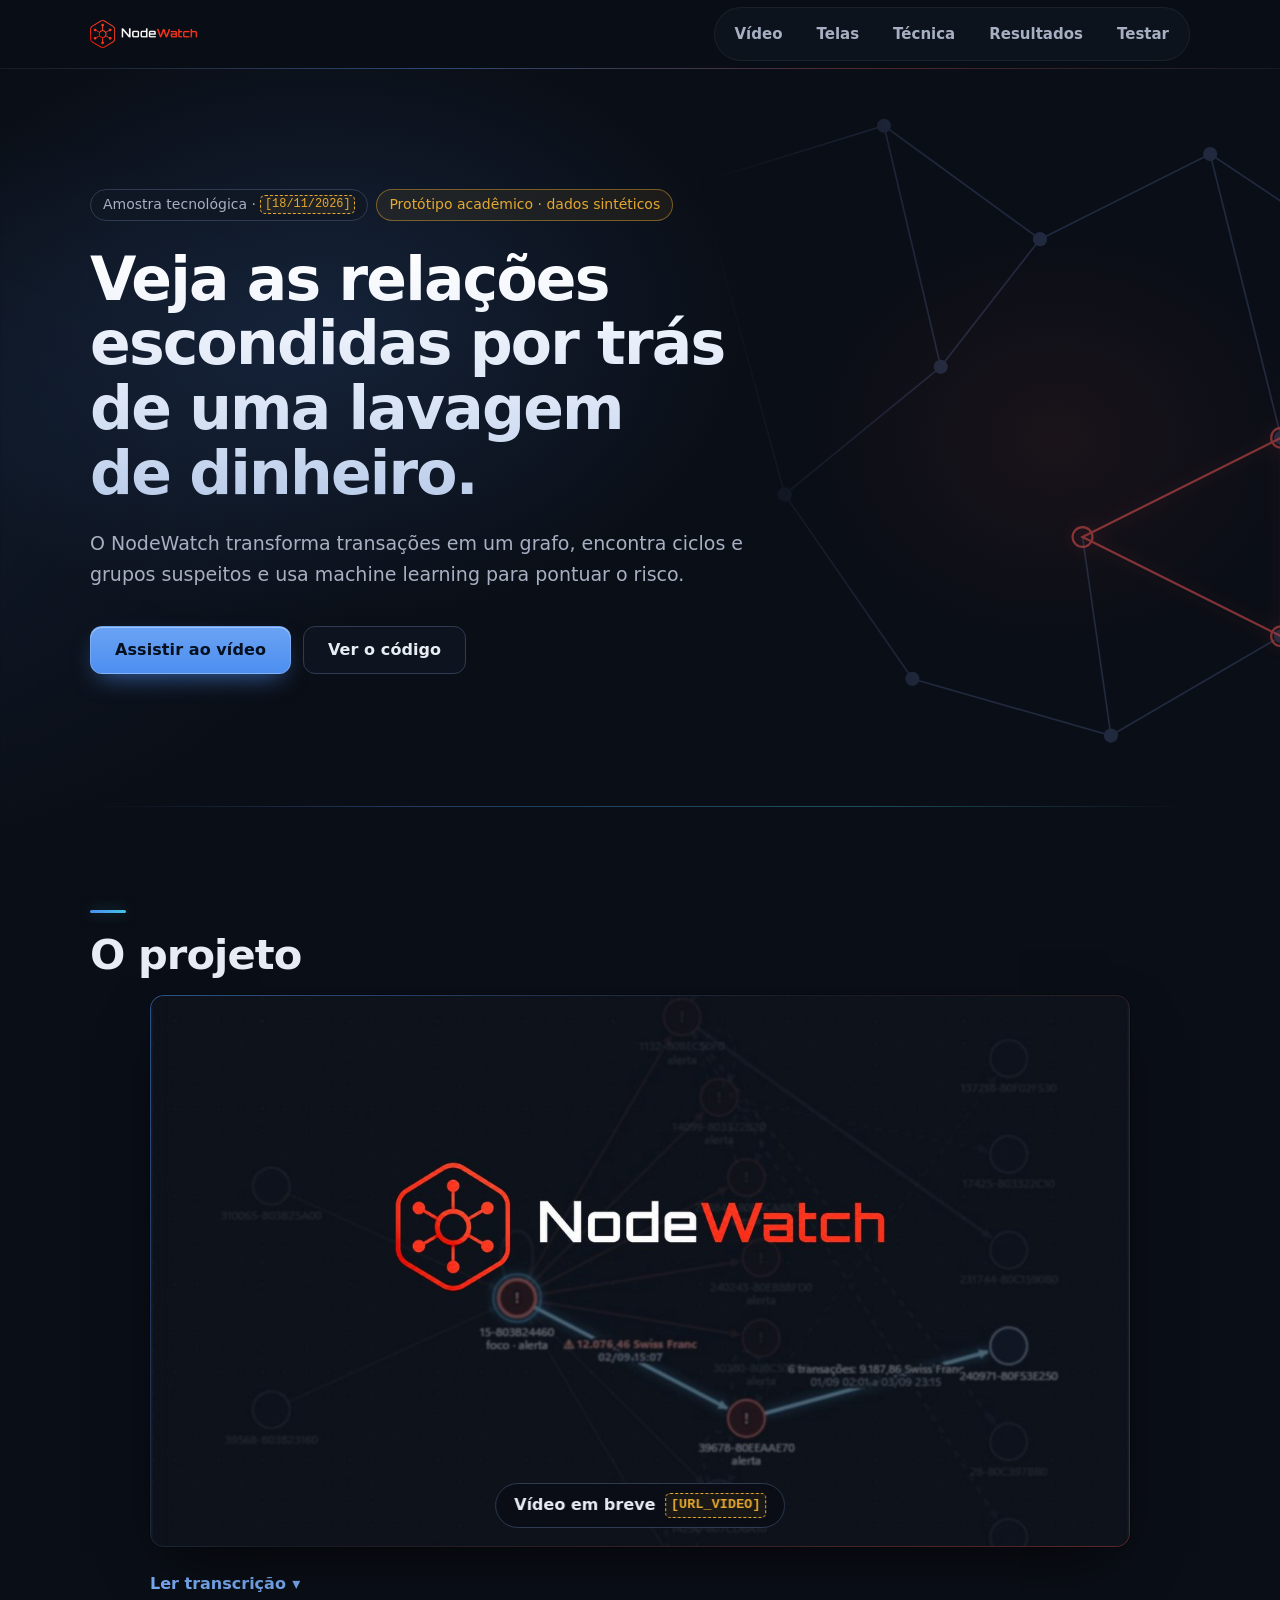
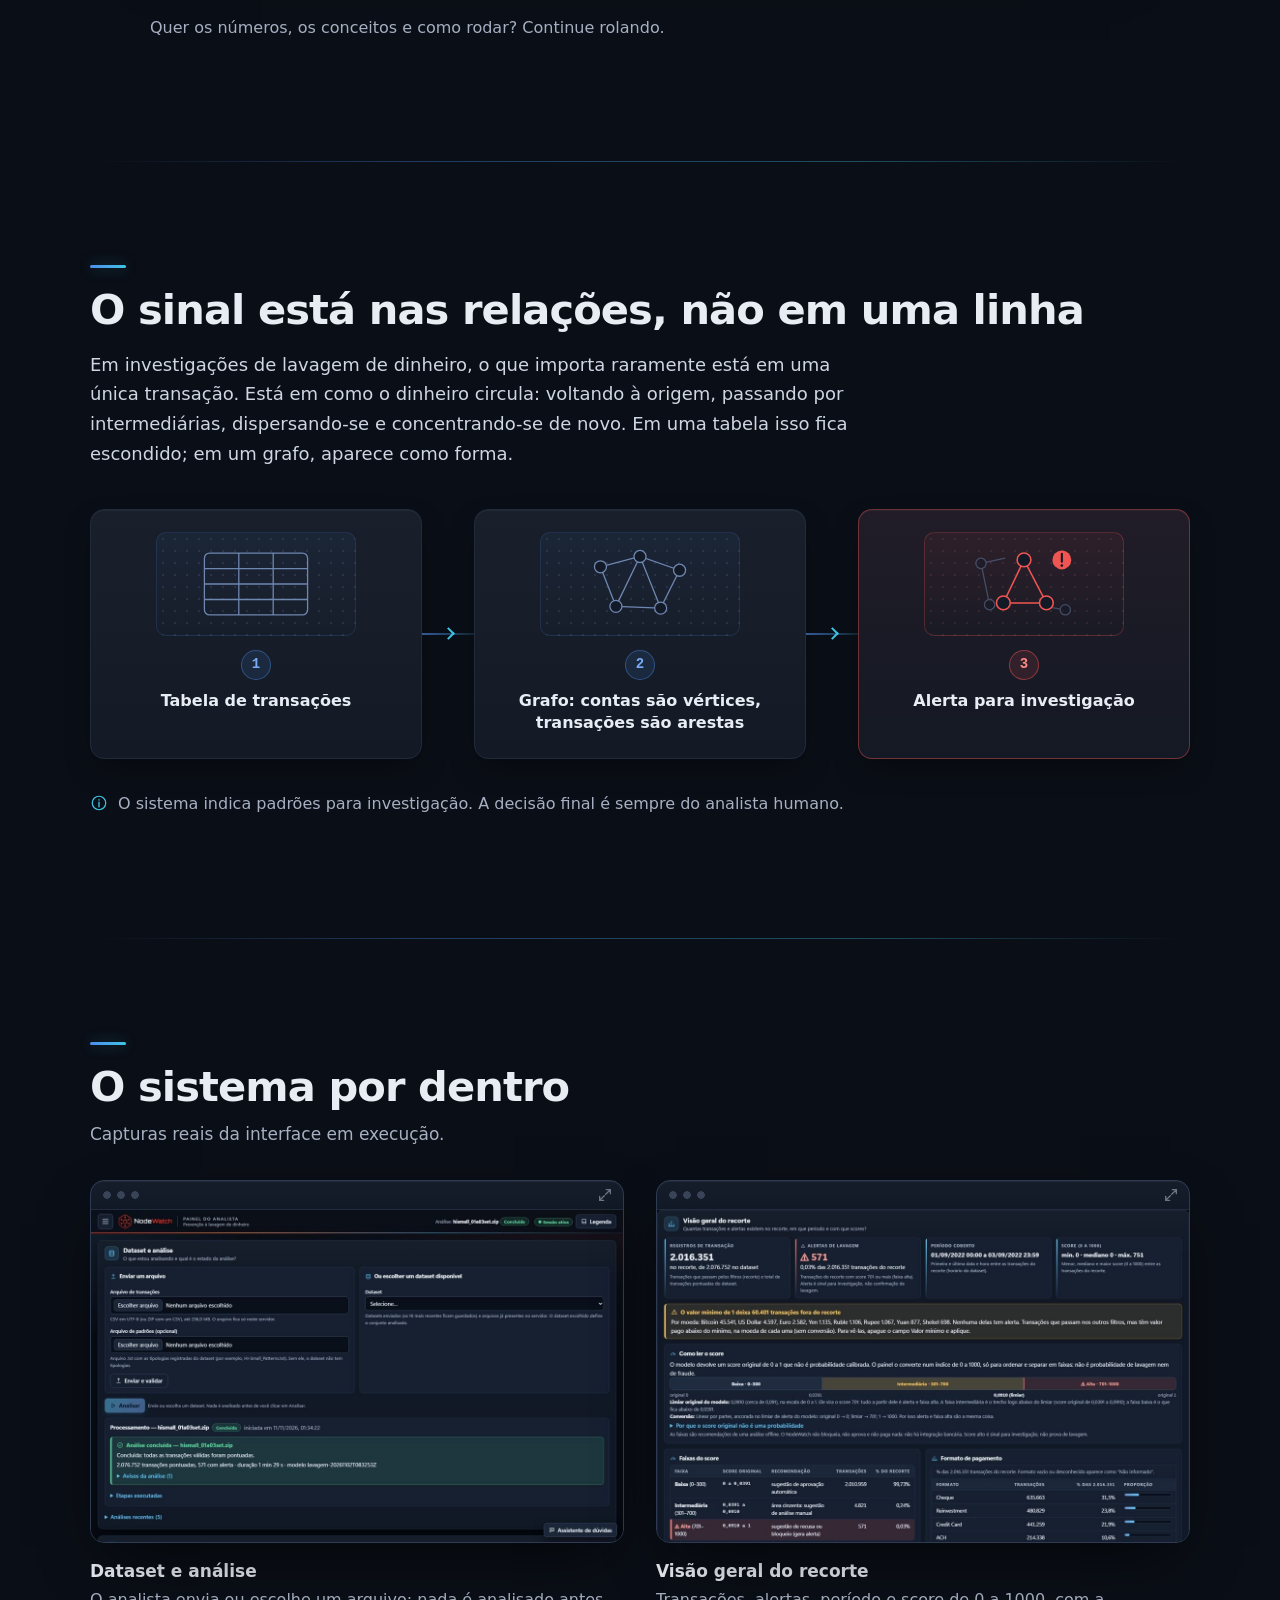
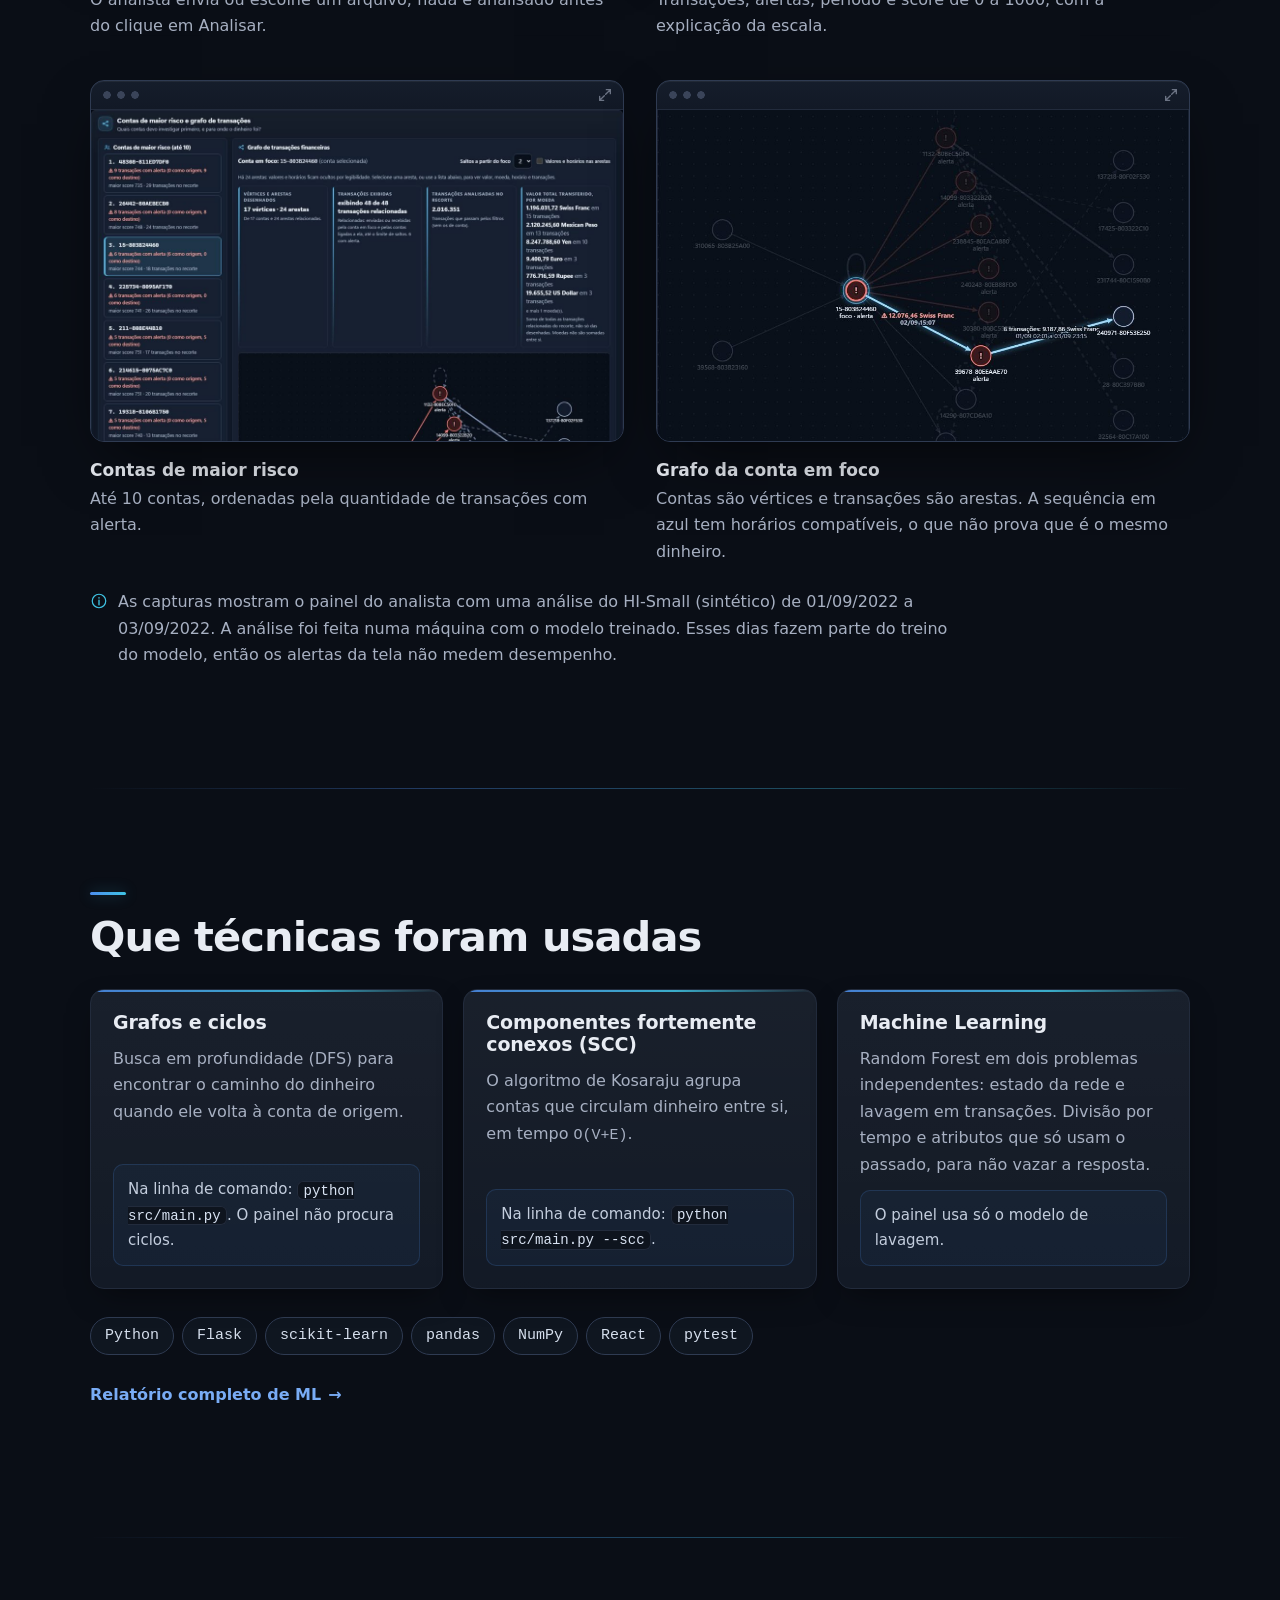
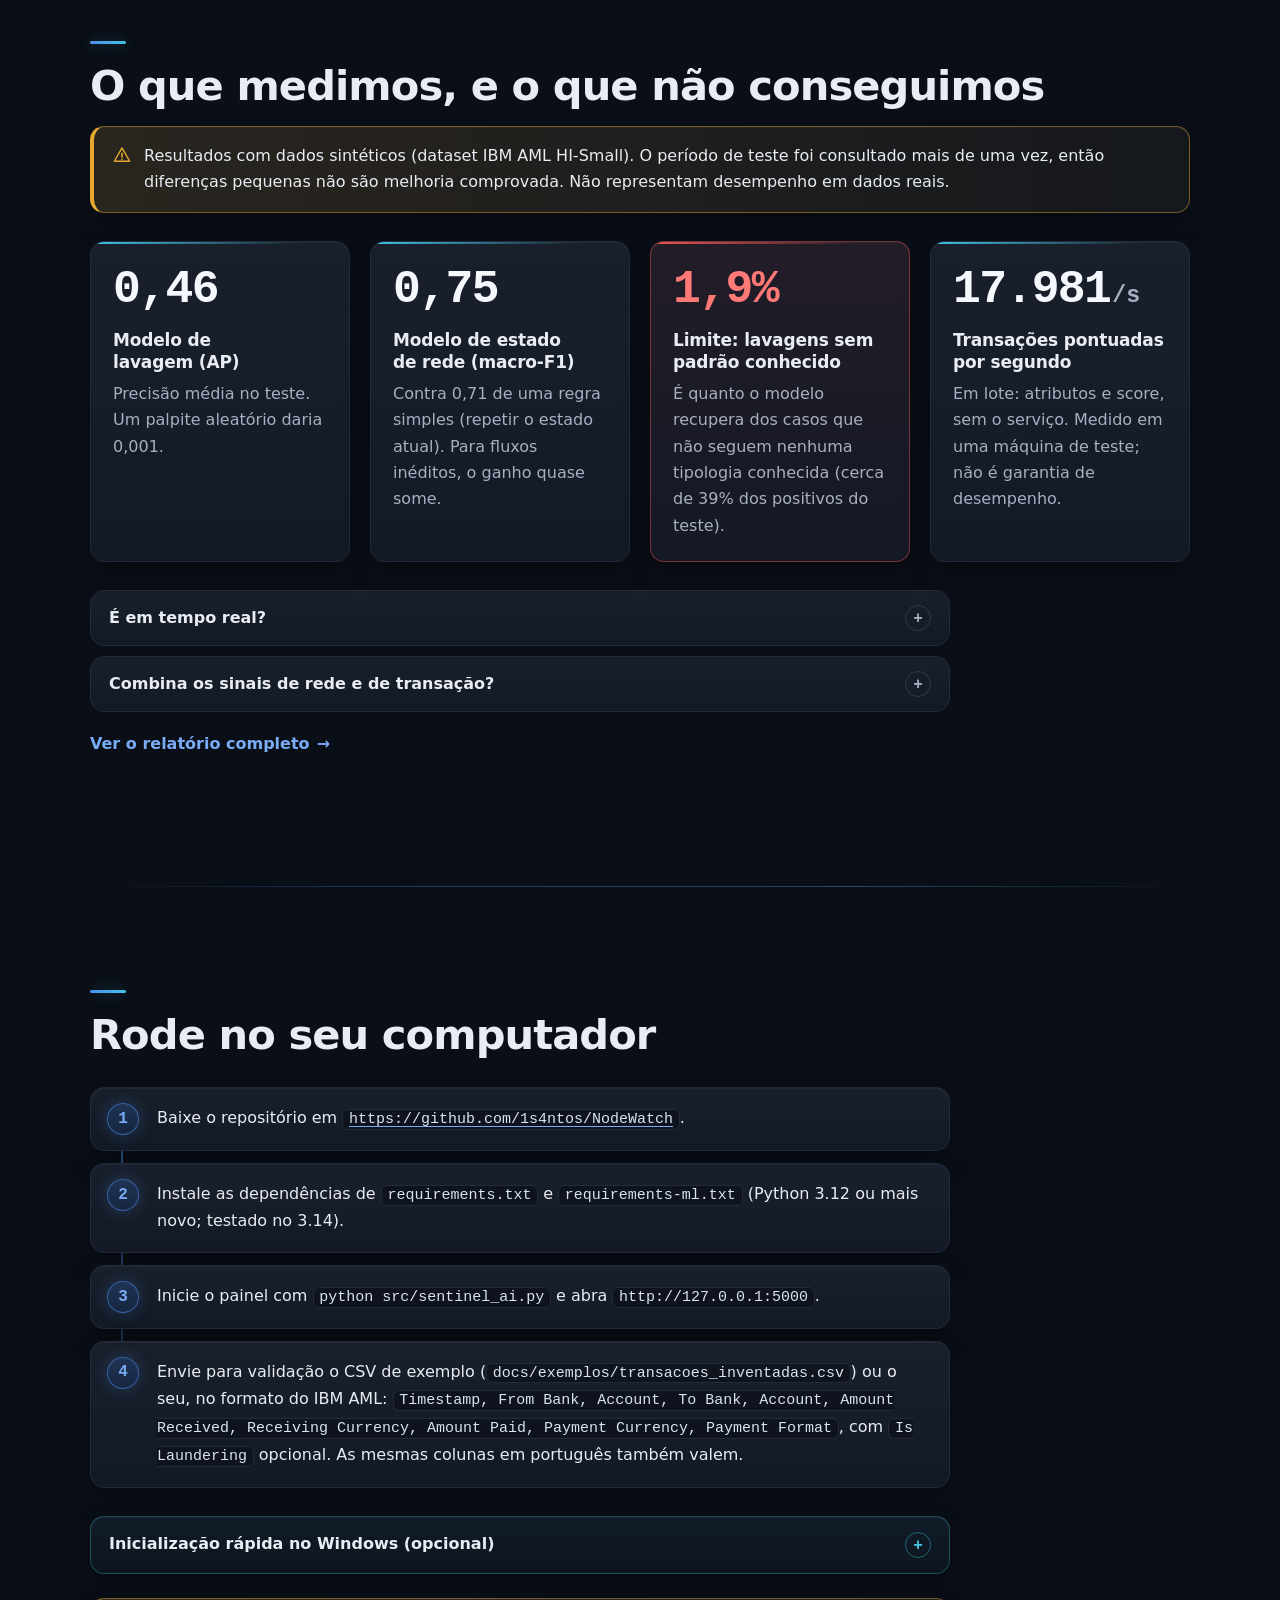
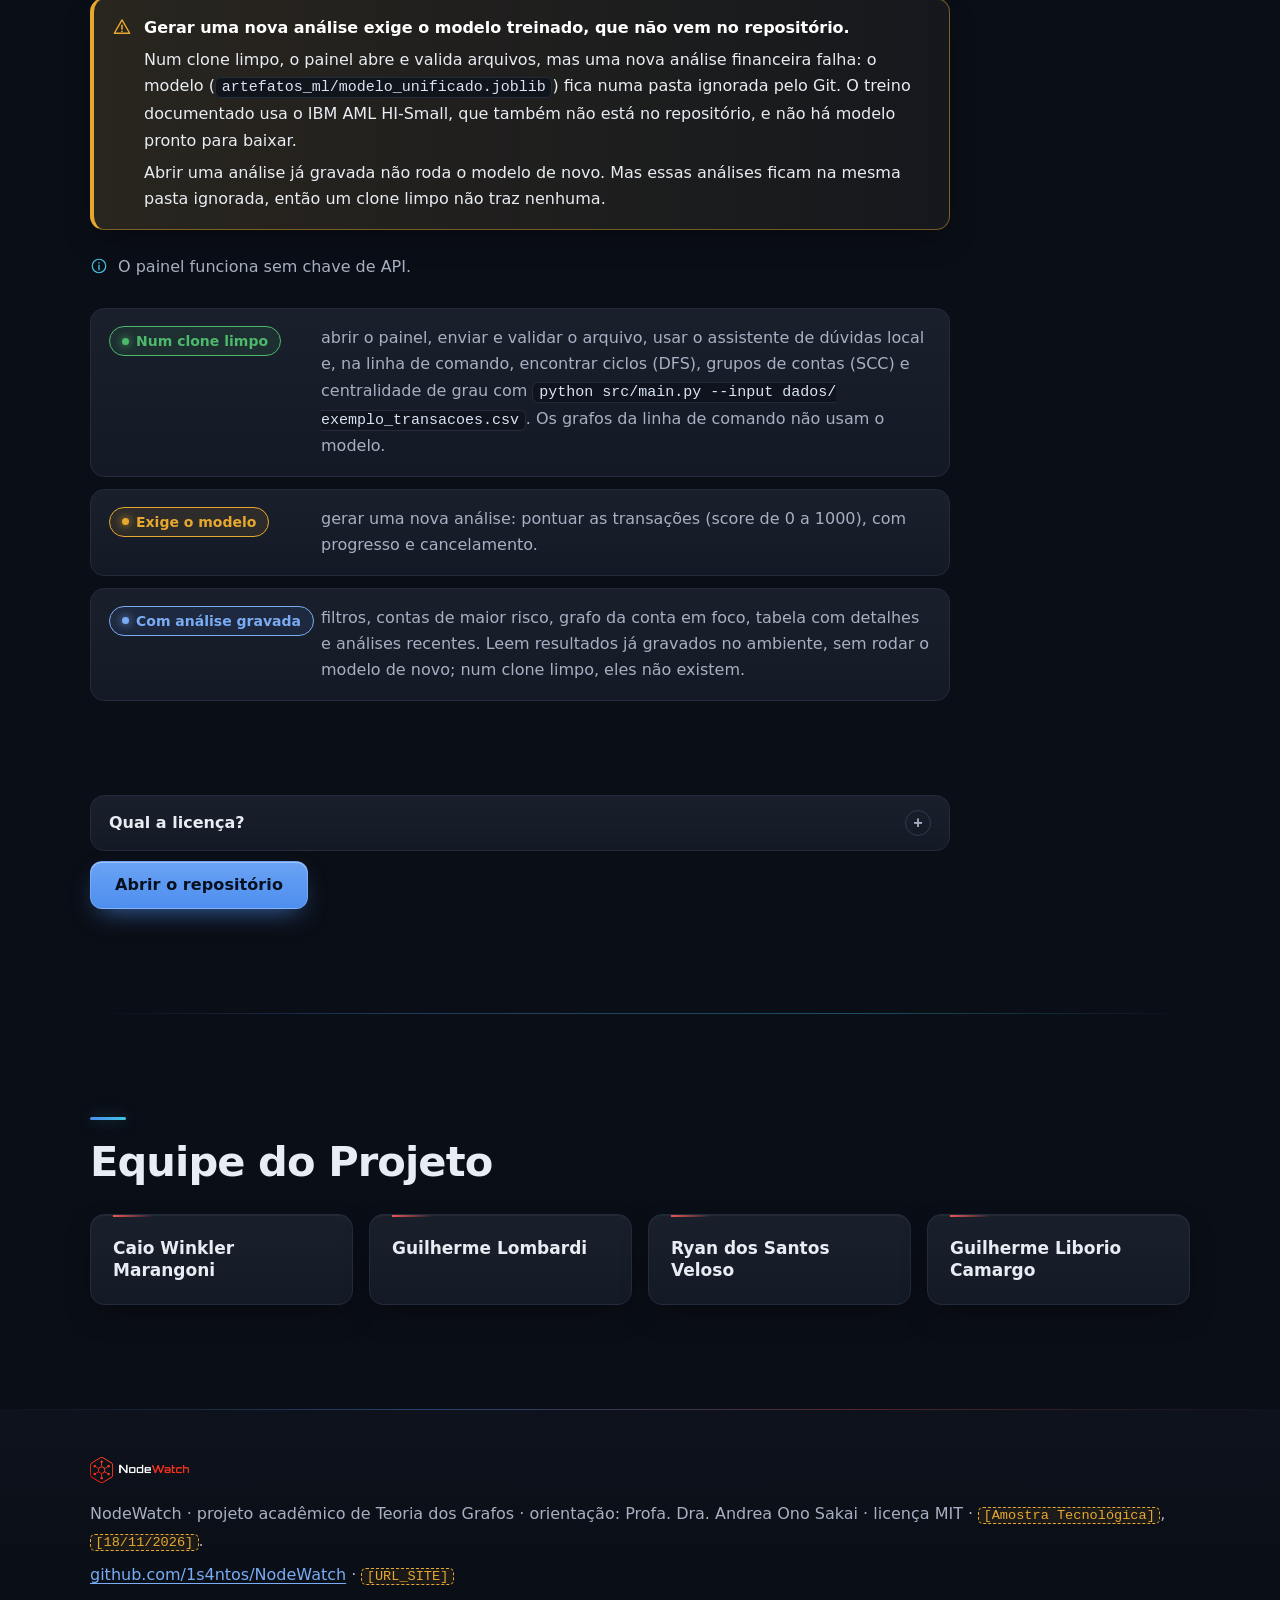
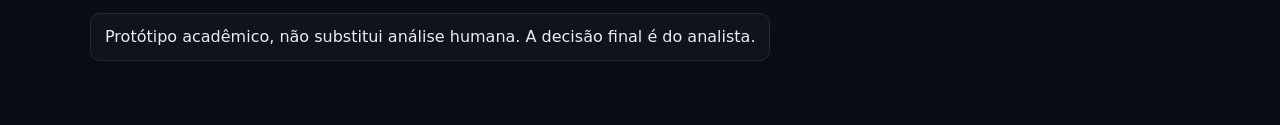
==== commit 7ddd5d13: "fix: textos incompletos" ====
--- a/site/index.html
+++ b/site/index.html
@@ -67,7 +67,7 @@
 
       <div class="conteudo heroi-conteudo">
         <p class="selo">
-          <span>Amostra tecnológica · <span class="marcador">[EVENTO]</span> · <span class="marcador">[DATA]</span></span>
+          <span>Amostra tecnológica · <span class="marcador">[18/11/2026]</span></span>
           <span>Protótipo acadêmico · dados sintéticos</span>
         </p>
         <h1 id="titulo-topo">Veja as relações escondidas por trás de uma lavagem de dinheiro.</h1>
@@ -366,12 +366,12 @@
     <!-- S8 · Equipe e rodapé -->
     <section id="equipe" class="secao" aria-labelledby="titulo-equipe">
       <div class="conteudo">
-        <h2 id="titulo-equipe">Quem fez</h2>
+        <h2 id="titulo-equipe">Equipe do Projeto</h2>
         <ul class="equipe">
-          <li class="cartao pessoa"><span class="pessoa-nome">Caio Winkler Marangoni</span><span class="pessoa-papel"><span class="marcador">[PAPEL]</span></span></li>
-          <li class="cartao pessoa"><span class="pessoa-nome">Guilherme Lombardi</span><span class="pessoa-papel"><span class="marcador">[PAPEL]</span></span></li>
-          <li class="cartao pessoa"><span class="pessoa-nome">Ryan dos Santos Veloso</span><span class="pessoa-papel"><span class="marcador">[PAPEL]</span></span></li>
-          <li class="cartao pessoa"><span class="pessoa-nome">Guilherme Liborio Camargo</span><span class="pessoa-papel"><span class="marcador">[PAPEL]</span></span></li>
+          <li class="cartao pessoa"><span class="pessoa-nome">Caio Winkler Marangoni</span></li>
+          <li class="cartao pessoa"><span class="pessoa-nome">Guilherme Lombardi</span></li>
+          <li class="cartao pessoa"><span class="pessoa-nome">Ryan dos Santos Veloso</span></li>
+          <li class="cartao pessoa"><span class="pessoa-nome">Guilherme Liborio Camargo</span></li>
         </ul>
       </div>
     </section>
@@ -380,7 +380,7 @@
   <footer class="rodape">
     <div class="conteudo">
       <img class="rodape-logo" src="assets/img/logo.png" alt="" width="366" height="96" loading="lazy">
-      <p>NodeWatch · projeto acadêmico de Teoria dos Grafos · orientação: Profa. Dra. Andrea Ono Sakai · licença MIT · <span class="marcador">[EVENTO]</span>, <span class="marcador">[DATA]</span>.</p>
+      <p>NodeWatch · projeto acadêmico de Teoria dos Grafos · orientação: Profa. Dra. Andrea Ono Sakai · licença MIT · <span class="marcador">[Amostra Tecnológica]</span>, <span class="marcador">[18/11/2026]</span>.</p>
       <p><a href="https://github.com/1s4ntos/NodeWatch" target="_blank" rel="noopener">github.com/1s4ntos/NodeWatch<span class="sr"> (abre em nova aba)</span></a> · <span class="marcador">[URL_SITE]</span></p>
       <p class="rodape-aviso">Protótipo acadêmico, não substitui análise humana. A decisão final é do analista.</p>
     </div>
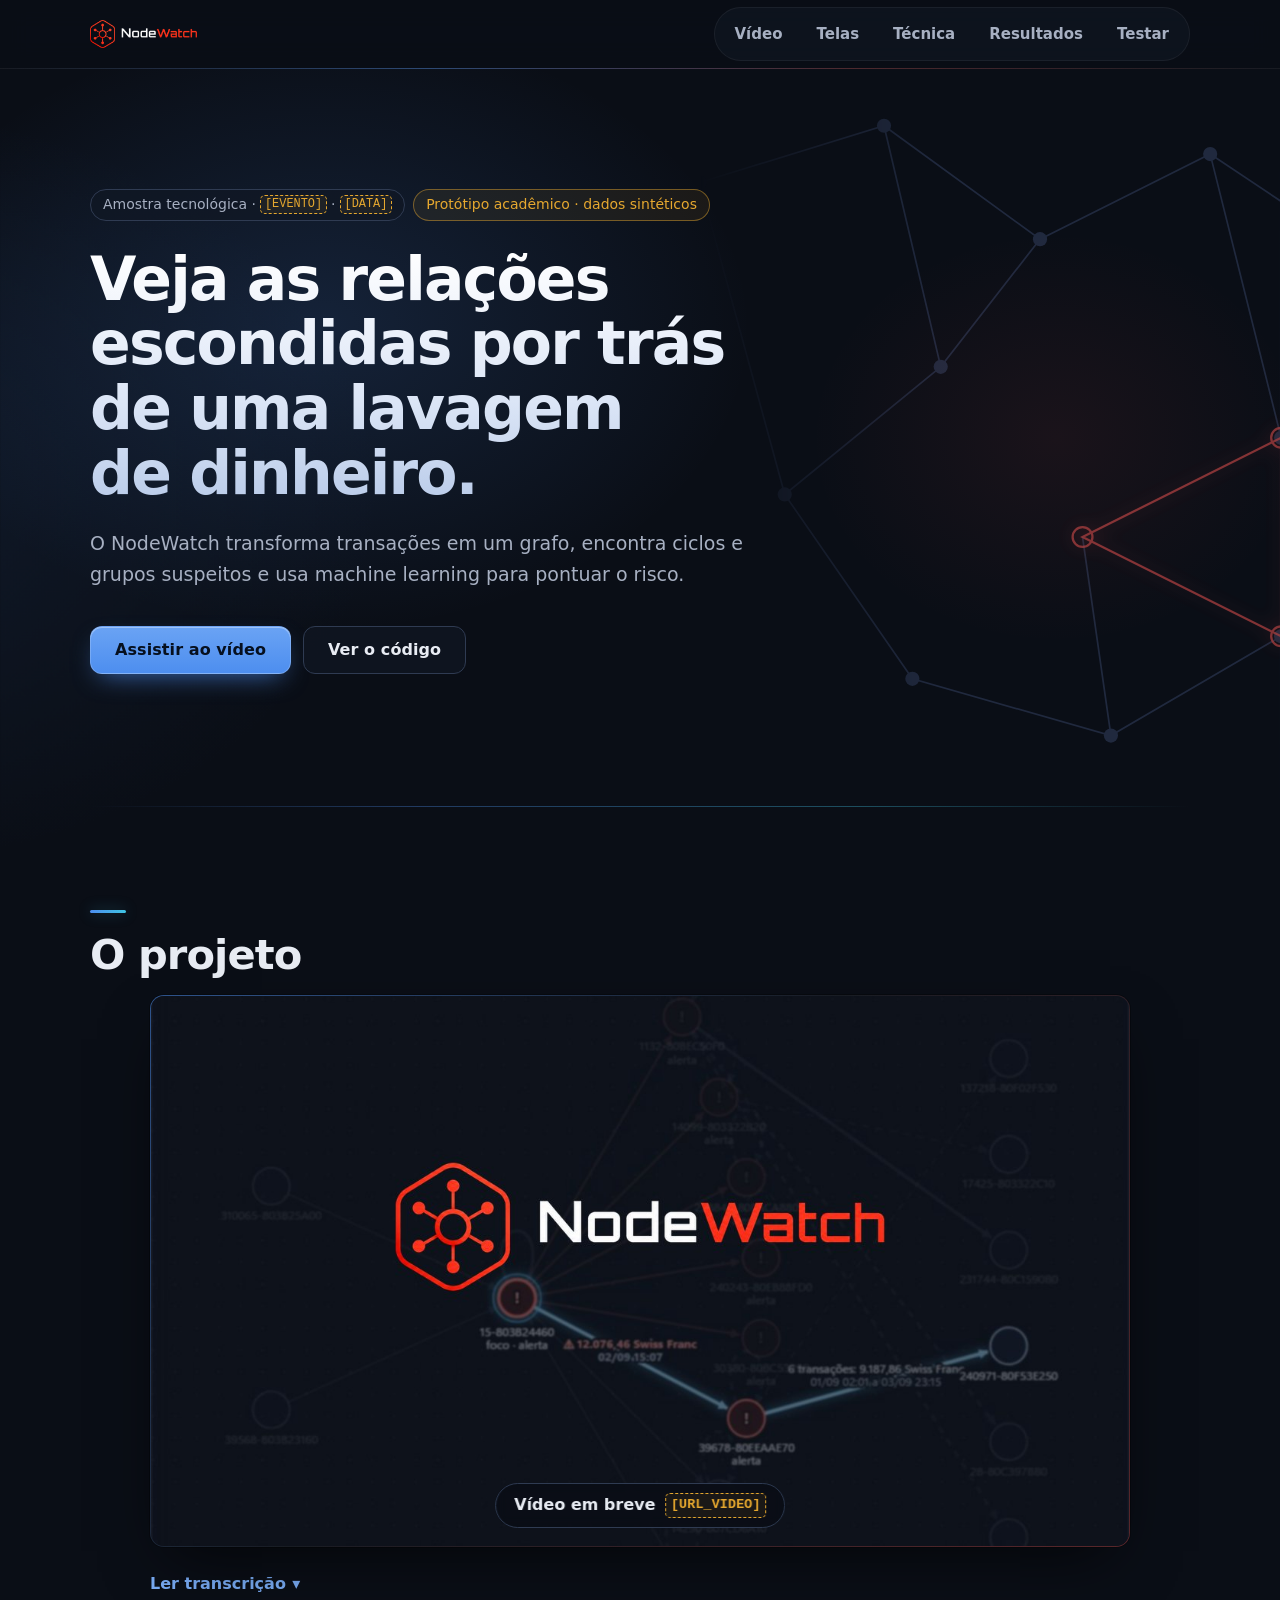
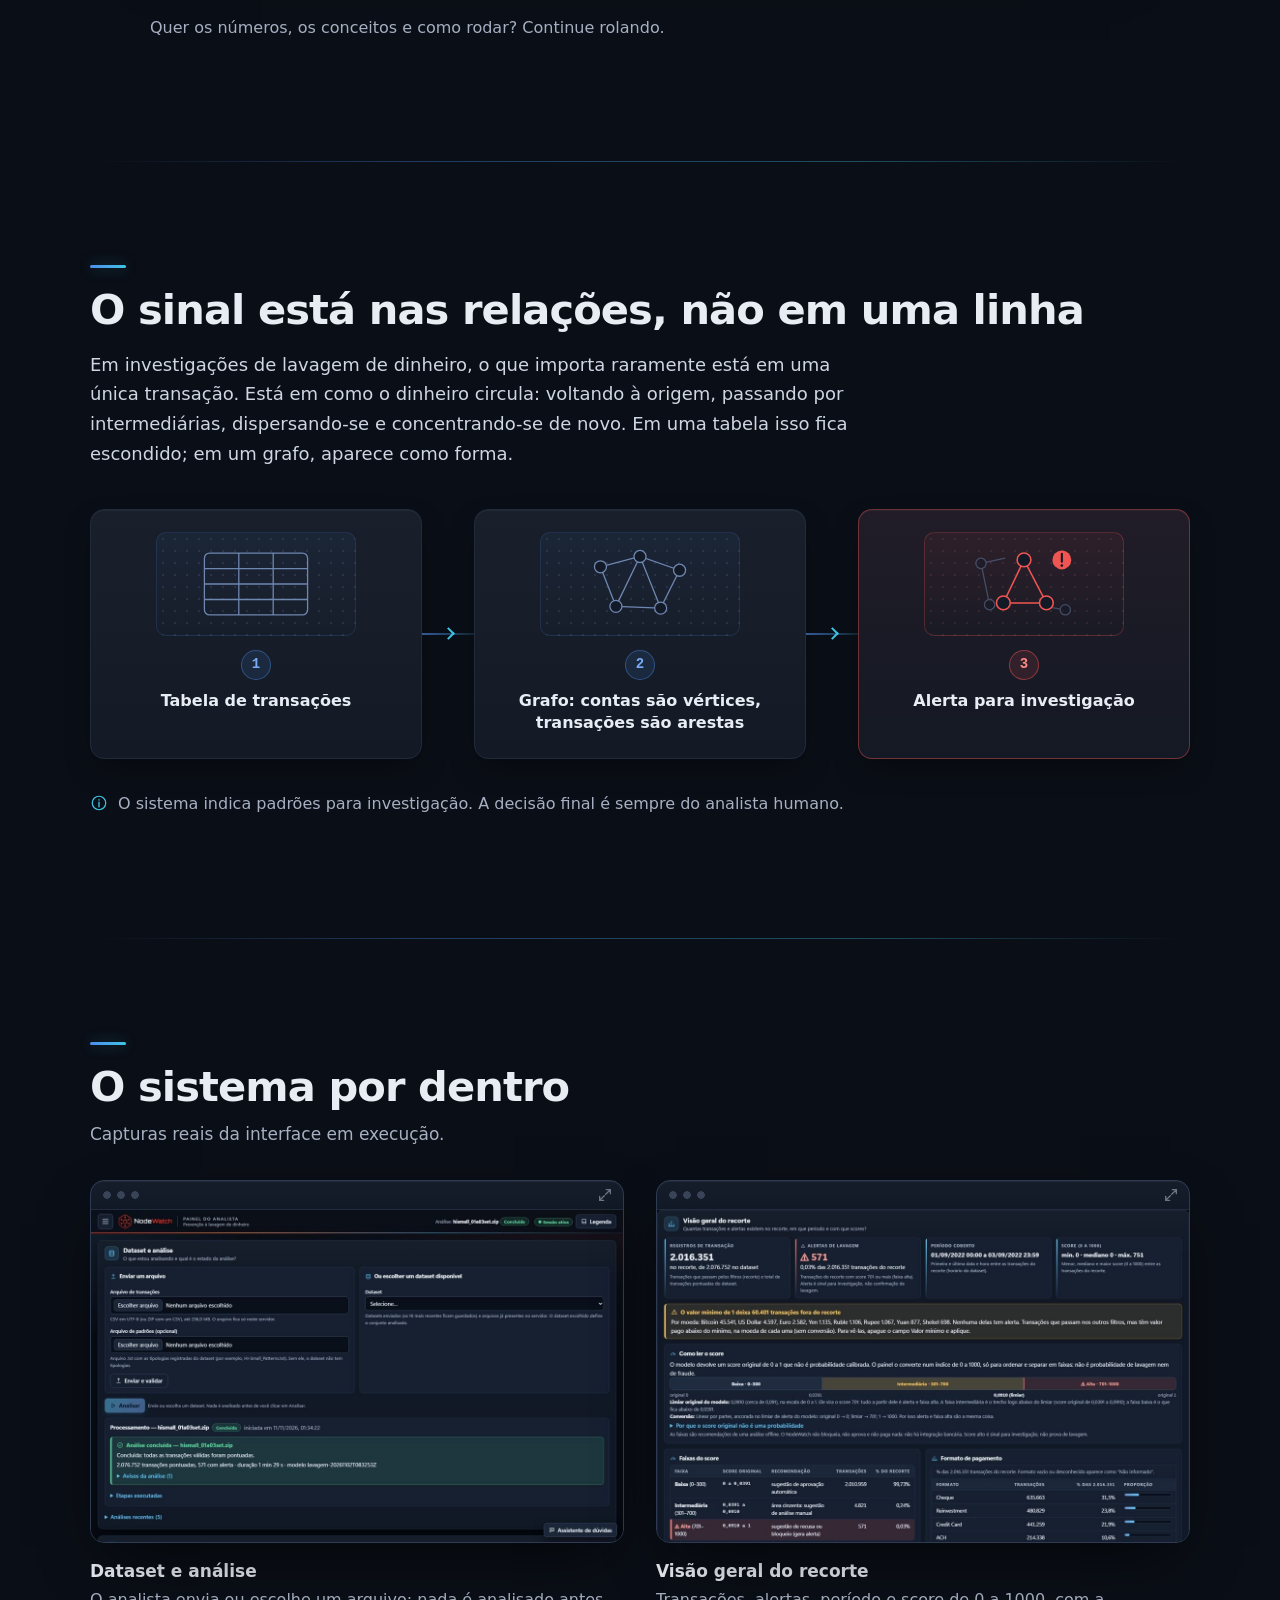
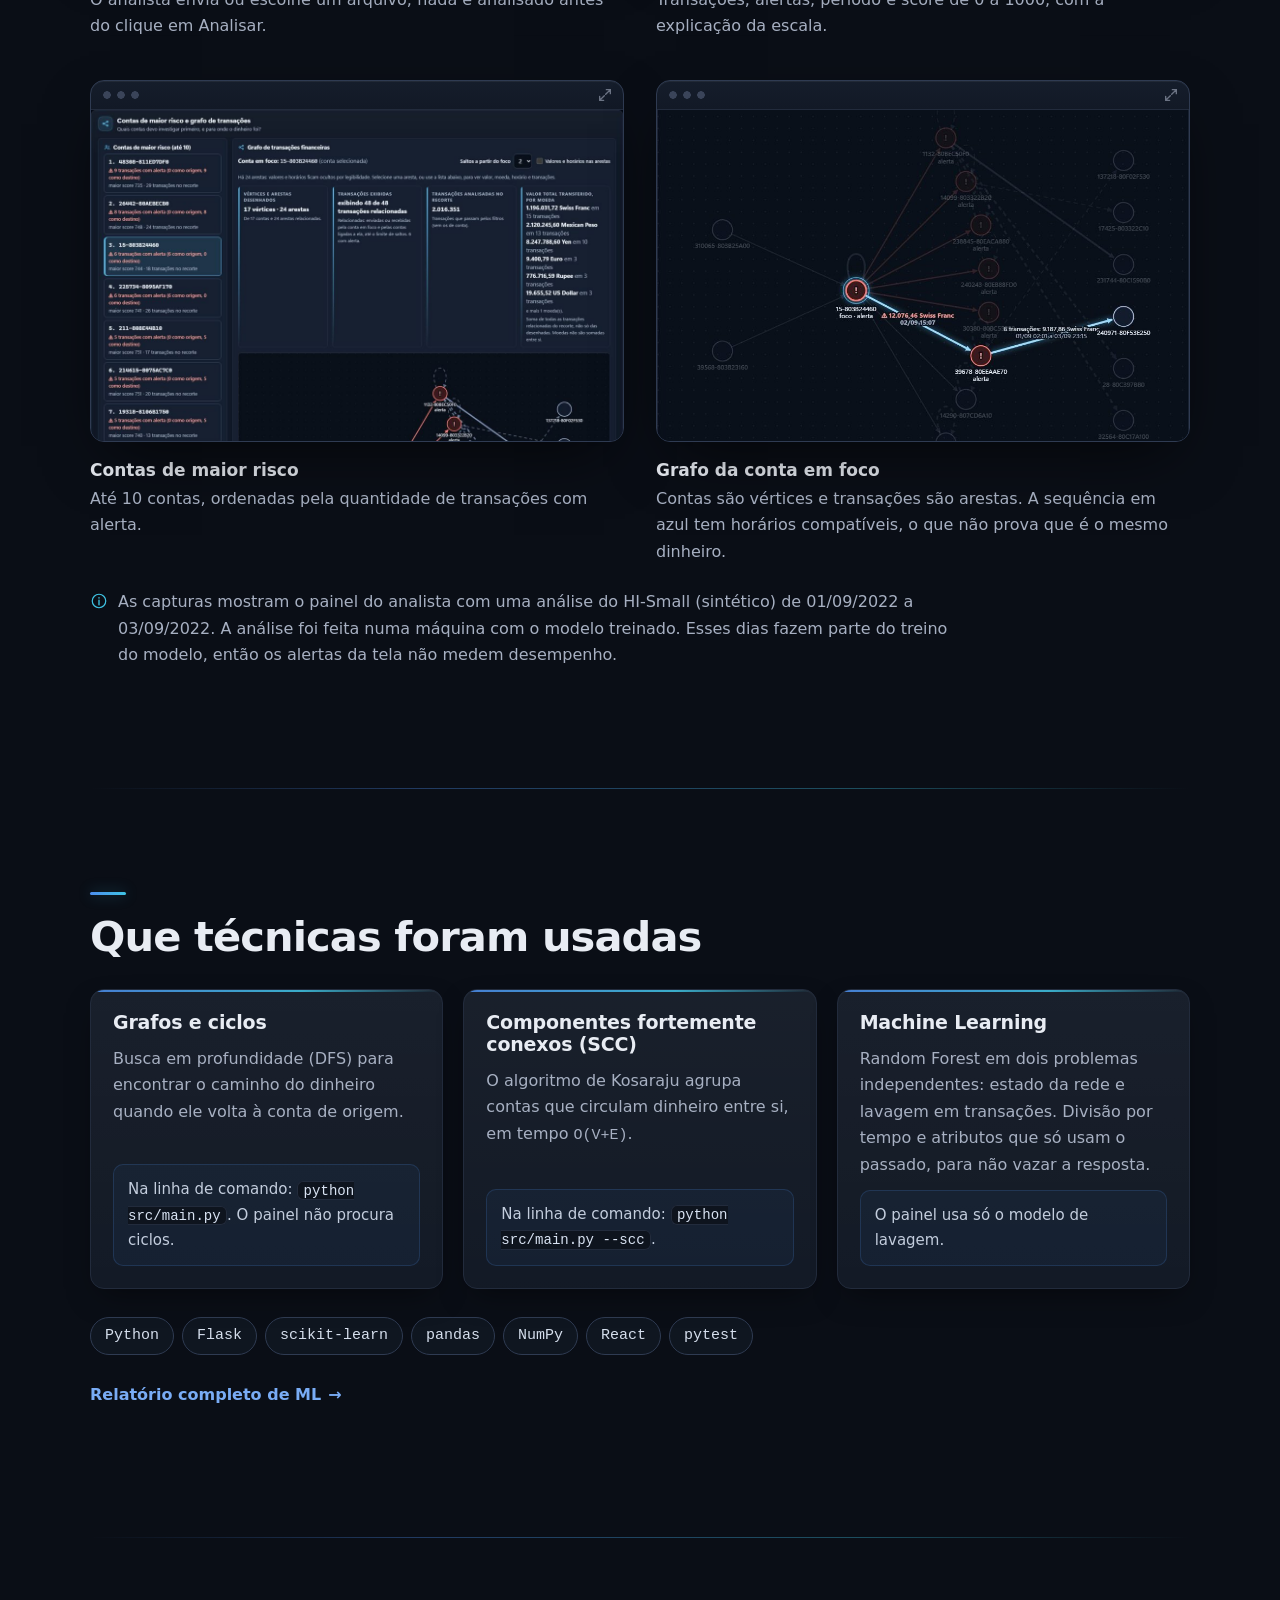
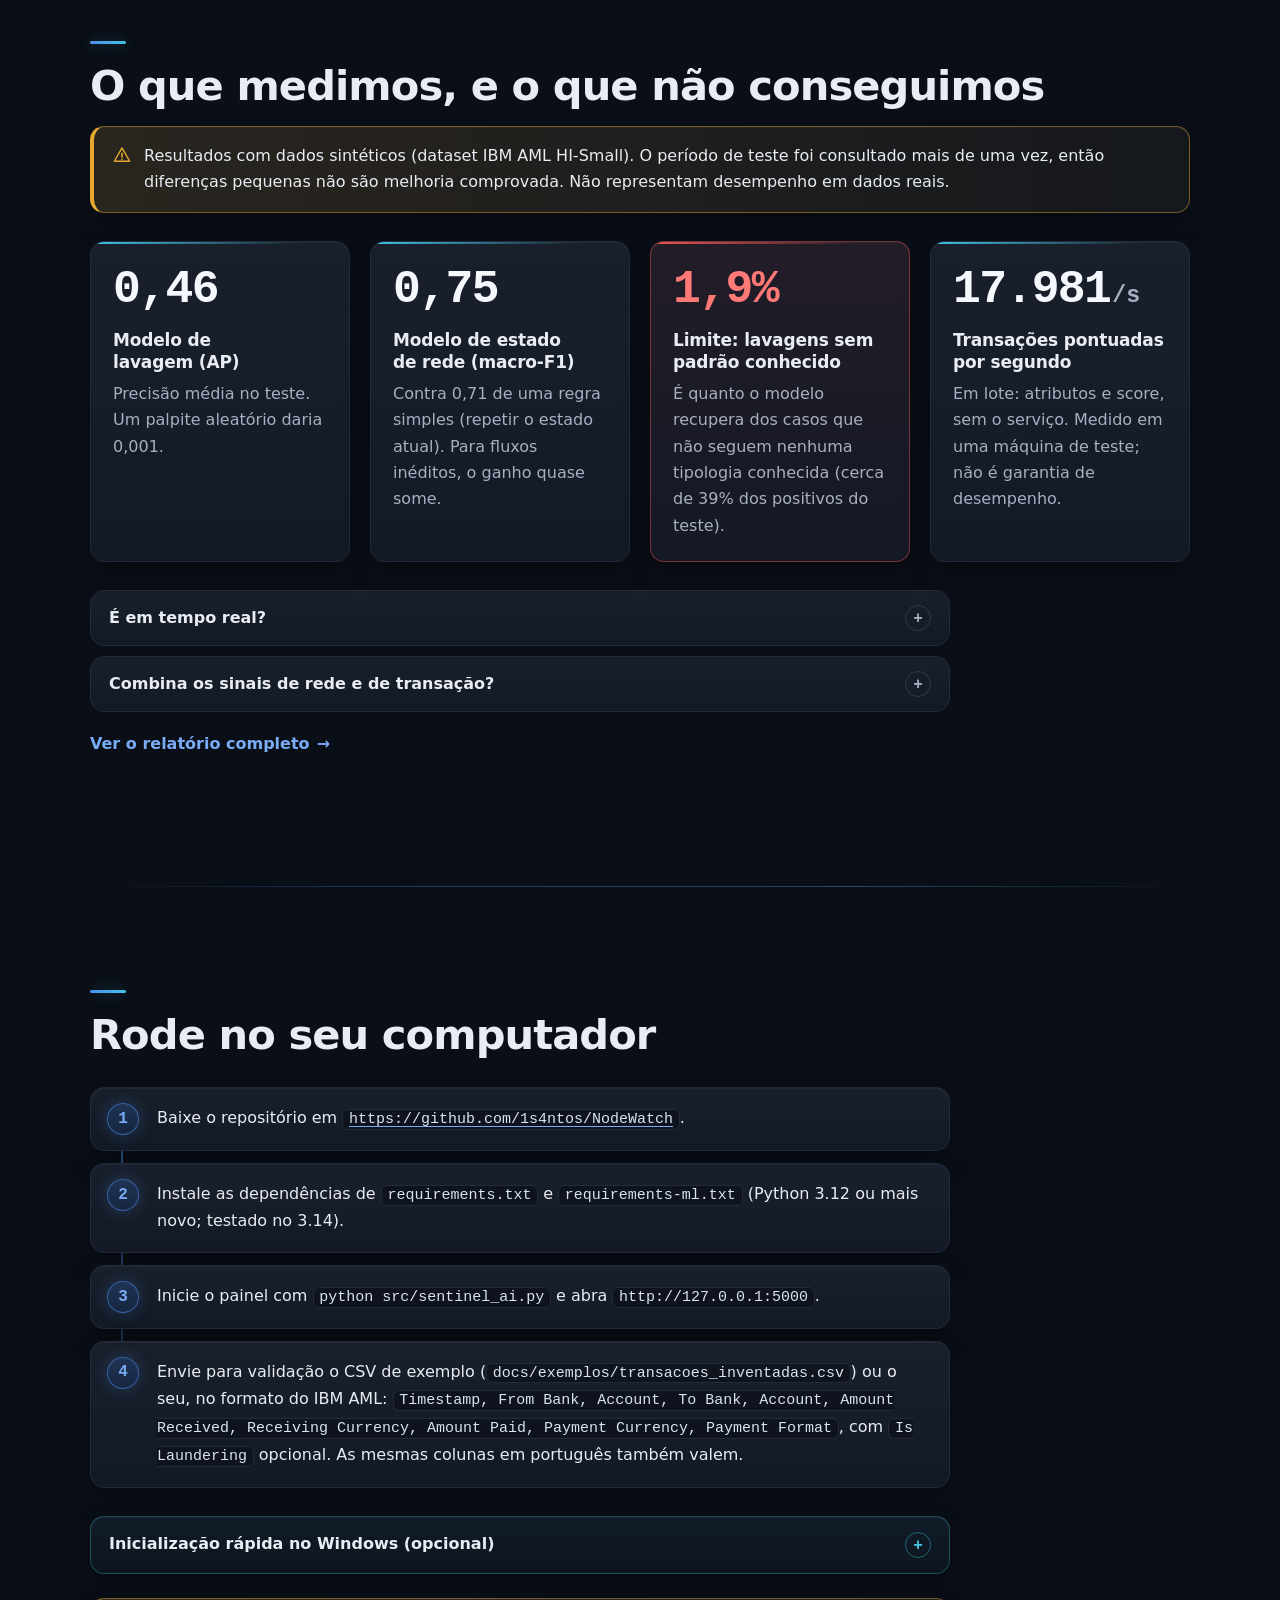
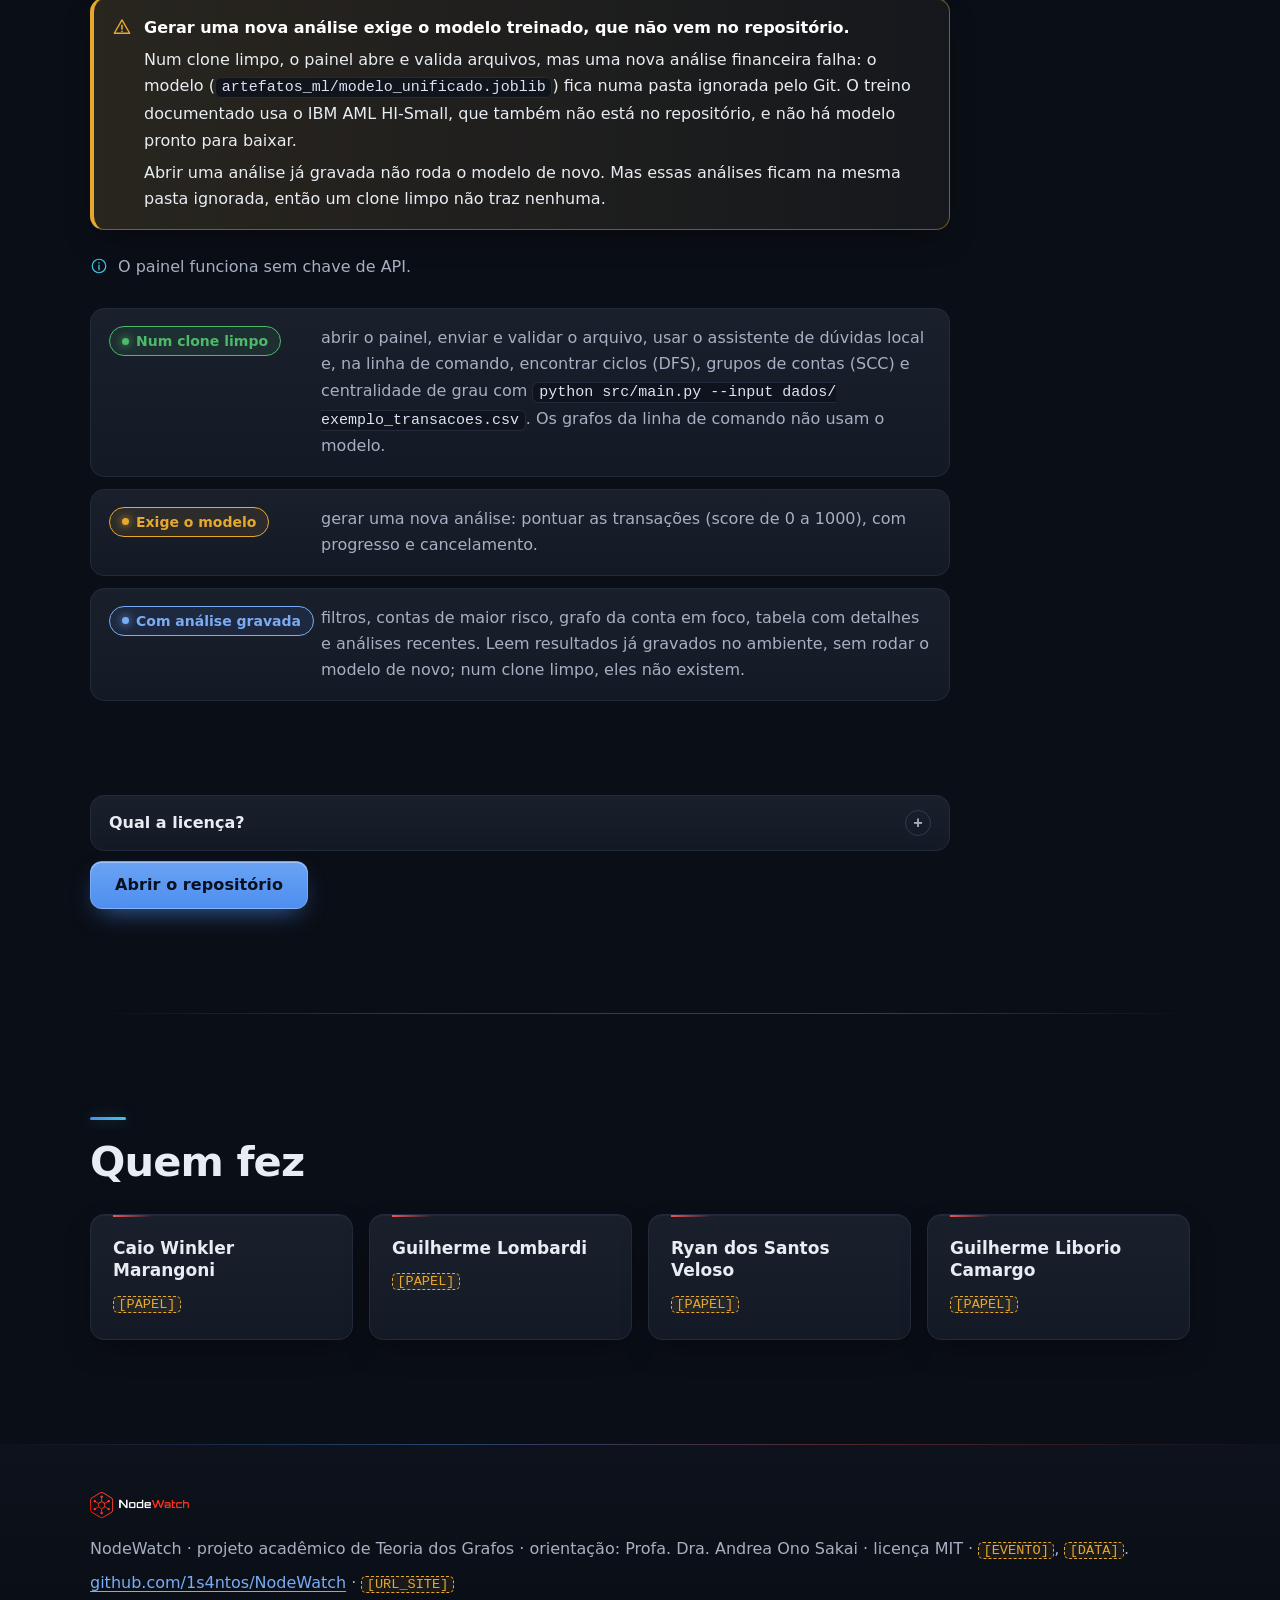
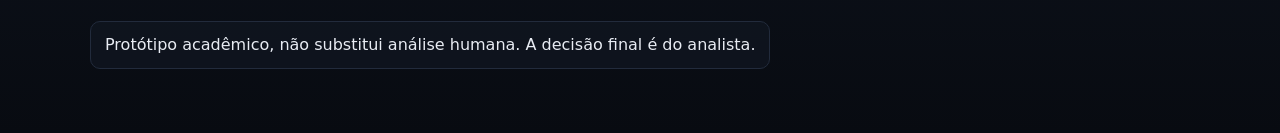
==== commit 41906db7: "Revert "fix: textos incompletos" This reverts commit 7ddd5d136eeff5a9085896a08b5bc9a10d232d5d." ====
--- a/site/index.html
+++ b/site/index.html
@@ -67,7 +67,7 @@
 
       <div class="conteudo heroi-conteudo">
         <p class="selo">
-          <span>Amostra tecnológica · <span class="marcador">[18/11/2026]</span></span>
+          <span>Amostra tecnológica · <span class="marcador">[EVENTO]</span> · <span class="marcador">[DATA]</span></span>
           <span>Protótipo acadêmico · dados sintéticos</span>
         </p>
         <h1 id="titulo-topo">Veja as relações escondidas por trás de uma lavagem de dinheiro.</h1>
@@ -366,12 +366,12 @@
     <!-- S8 · Equipe e rodapé -->
     <section id="equipe" class="secao" aria-labelledby="titulo-equipe">
       <div class="conteudo">
-        <h2 id="titulo-equipe">Equipe do Projeto</h2>
+        <h2 id="titulo-equipe">Quem fez</h2>
         <ul class="equipe">
-          <li class="cartao pessoa"><span class="pessoa-nome">Caio Winkler Marangoni</span></li>
-          <li class="cartao pessoa"><span class="pessoa-nome">Guilherme Lombardi</span></li>
-          <li class="cartao pessoa"><span class="pessoa-nome">Ryan dos Santos Veloso</span></li>
-          <li class="cartao pessoa"><span class="pessoa-nome">Guilherme Liborio Camargo</span></li>
+          <li class="cartao pessoa"><span class="pessoa-nome">Caio Winkler Marangoni</span><span class="pessoa-papel"><span class="marcador">[PAPEL]</span></span></li>
+          <li class="cartao pessoa"><span class="pessoa-nome">Guilherme Lombardi</span><span class="pessoa-papel"><span class="marcador">[PAPEL]</span></span></li>
+          <li class="cartao pessoa"><span class="pessoa-nome">Ryan dos Santos Veloso</span><span class="pessoa-papel"><span class="marcador">[PAPEL]</span></span></li>
+          <li class="cartao pessoa"><span class="pessoa-nome">Guilherme Liborio Camargo</span><span class="pessoa-papel"><span class="marcador">[PAPEL]</span></span></li>
         </ul>
       </div>
     </section>
@@ -380,7 +380,7 @@
   <footer class="rodape">
     <div class="conteudo">
       <img class="rodape-logo" src="assets/img/logo.png" alt="" width="366" height="96" loading="lazy">
-      <p>NodeWatch · projeto acadêmico de Teoria dos Grafos · orientação: Profa. Dra. Andrea Ono Sakai · licença MIT · <span class="marcador">[Amostra Tecnológica]</span>, <span class="marcador">[18/11/2026]</span>.</p>
+      <p>NodeWatch · projeto acadêmico de Teoria dos Grafos · orientação: Profa. Dra. Andrea Ono Sakai · licença MIT · <span class="marcador">[EVENTO]</span>, <span class="marcador">[DATA]</span>.</p>
       <p><a href="https://github.com/1s4ntos/NodeWatch" target="_blank" rel="noopener">github.com/1s4ntos/NodeWatch<span class="sr"> (abre em nova aba)</span></a> · <span class="marcador">[URL_SITE]</span></p>
       <p class="rodape-aviso">Protótipo acadêmico, não substitui análise humana. A decisão final é do analista.</p>
     </div>
